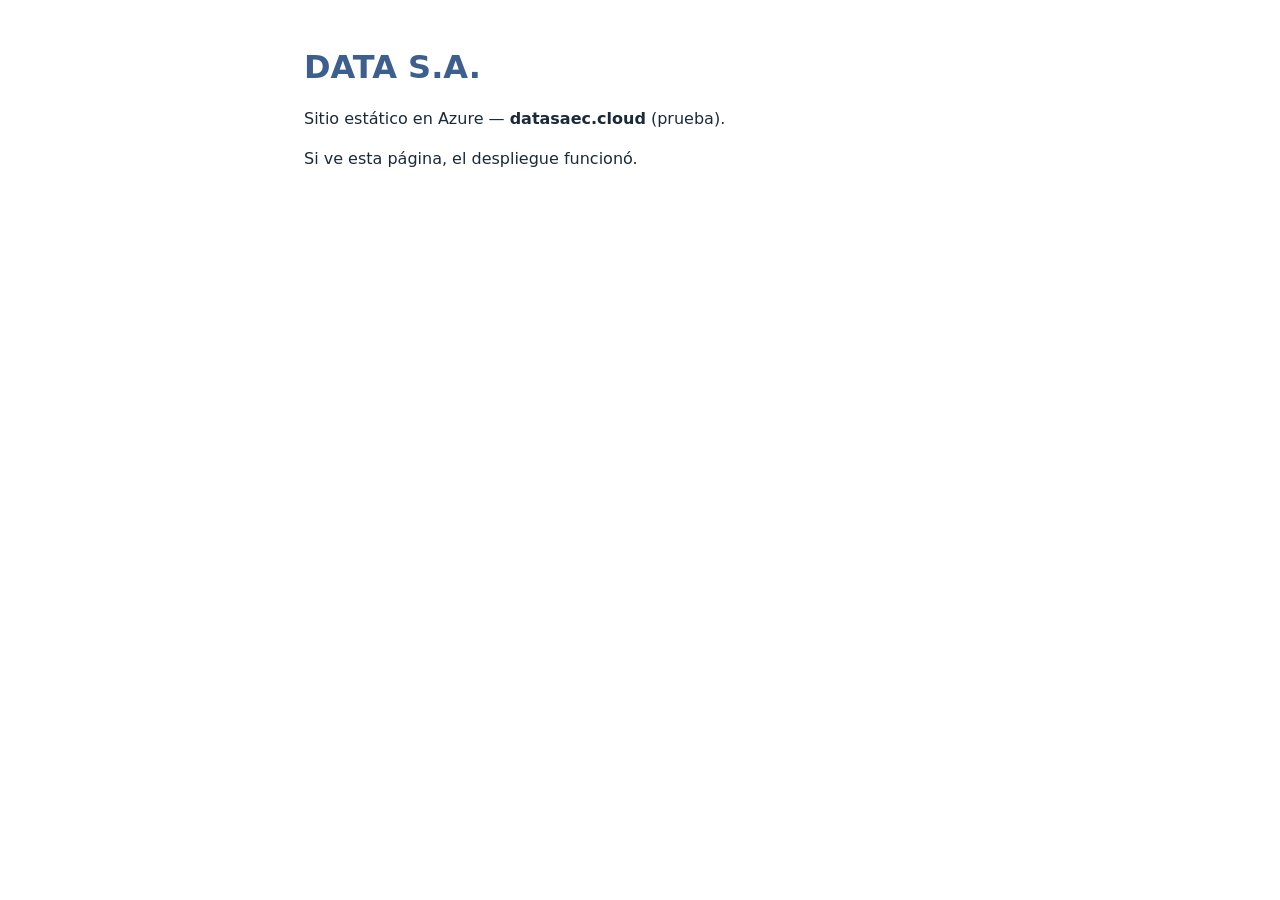
==== index.html @ 1d063f41 "Add files via upload Initial test page" ====
<!DOCTYPE html>
<html lang="es">
<head>
  <meta charset="utf-8">
  <meta name="viewport" content="width=device-width, initial-scale=1">
  <title>DATA S.A. — datasaec.cloud</title>
  <style>
    body { font-family: "Segoe UI", system-ui, sans-serif; max-width: 42rem; margin: 3rem auto; padding: 0 1.25rem; color: #1a2a3a; }
    h1 { color: #3C5F8D; }
    p { line-height: 1.5; }
  </style>
</head>
<body>
  <h1>DATA S.A.</h1>
  <p>Sitio estático en Azure — <strong>datasaec.cloud</strong> (prueba).</p>
  <p>Si ve esta página, el despliegue funcionó.</p>
</body>
</html>
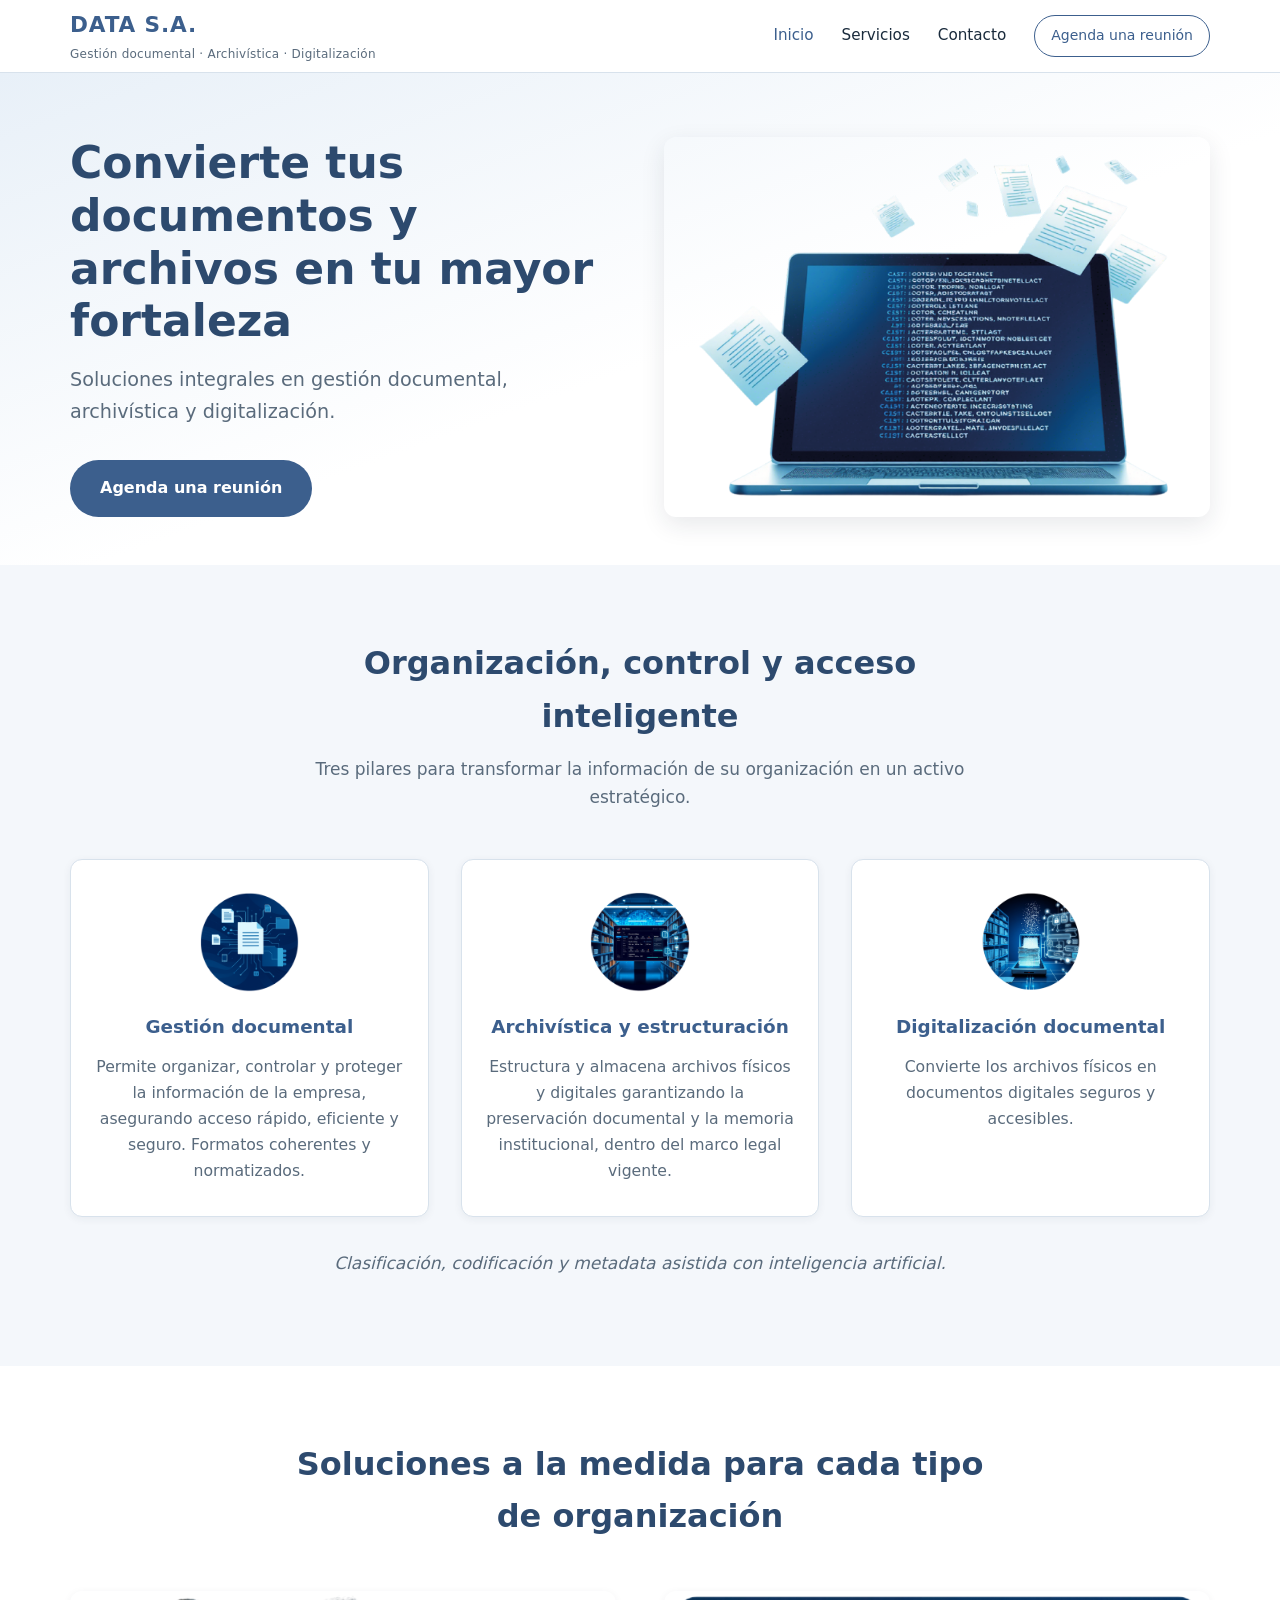
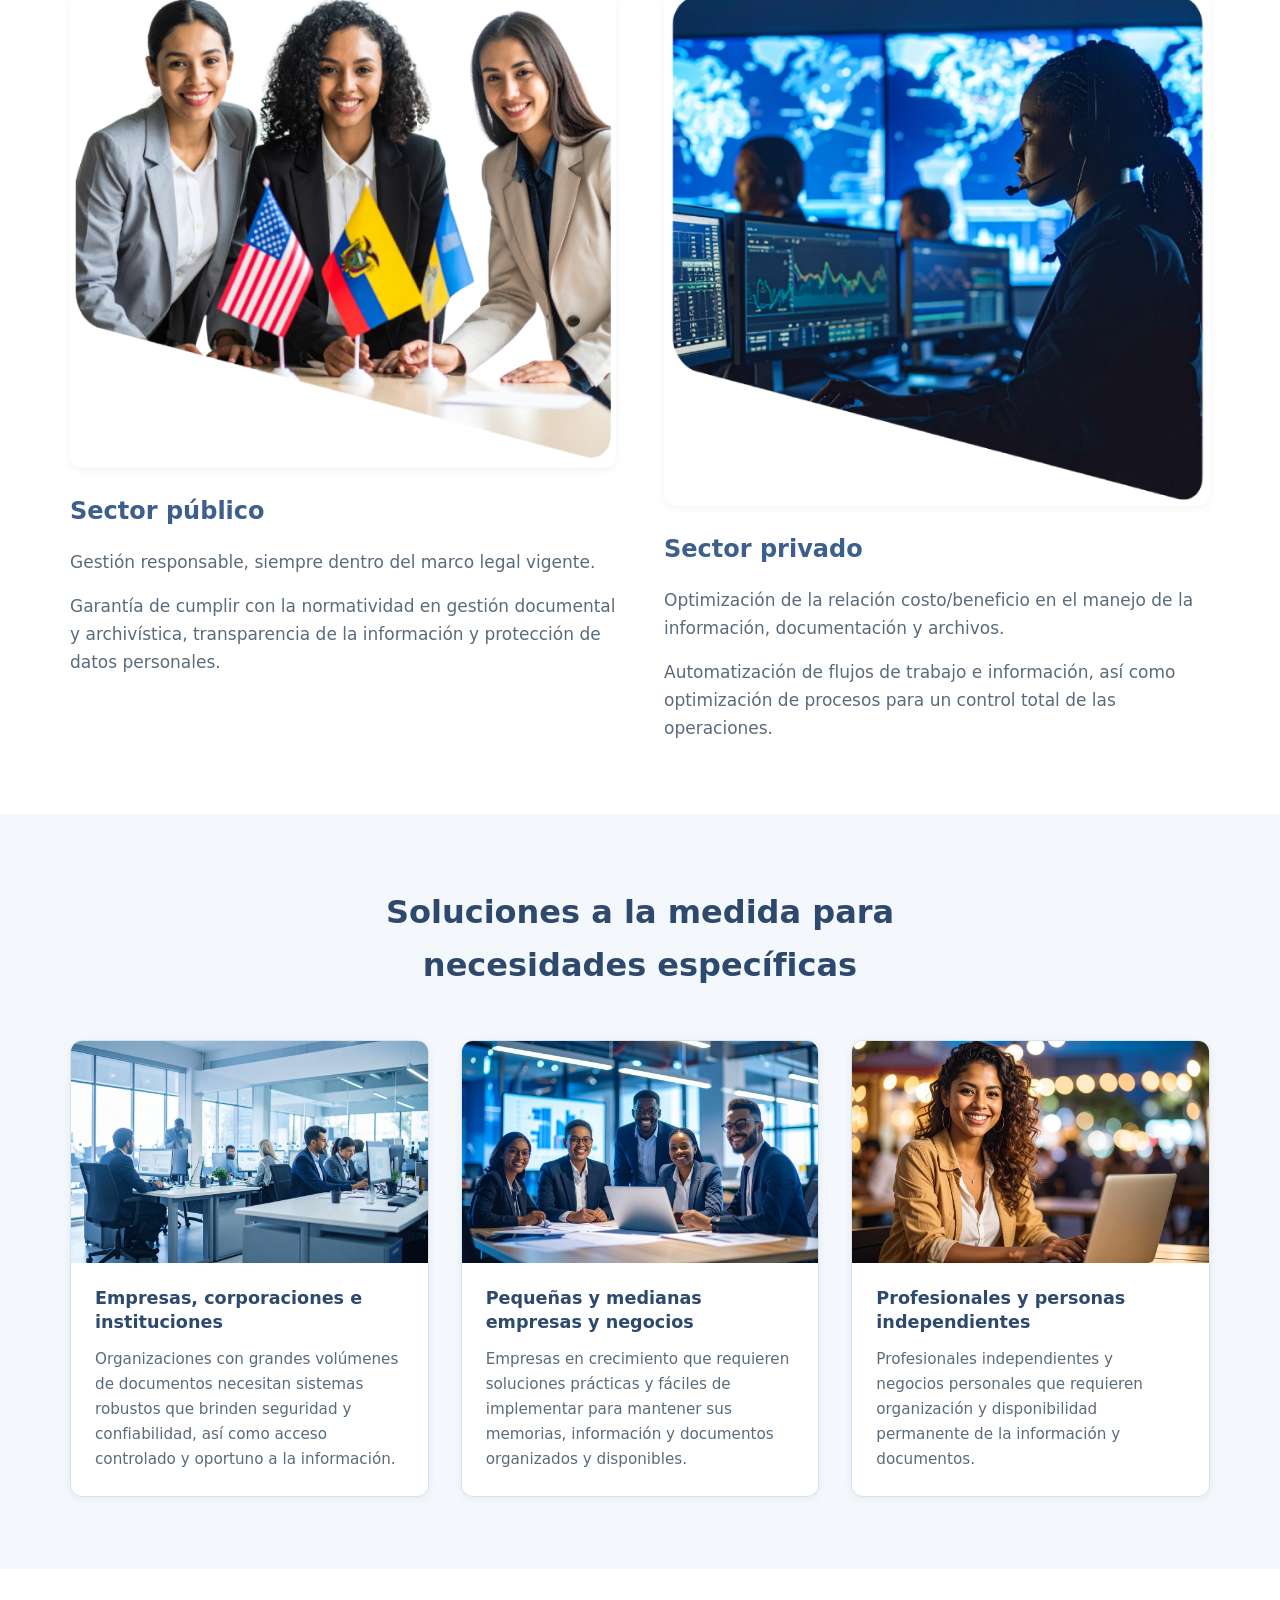
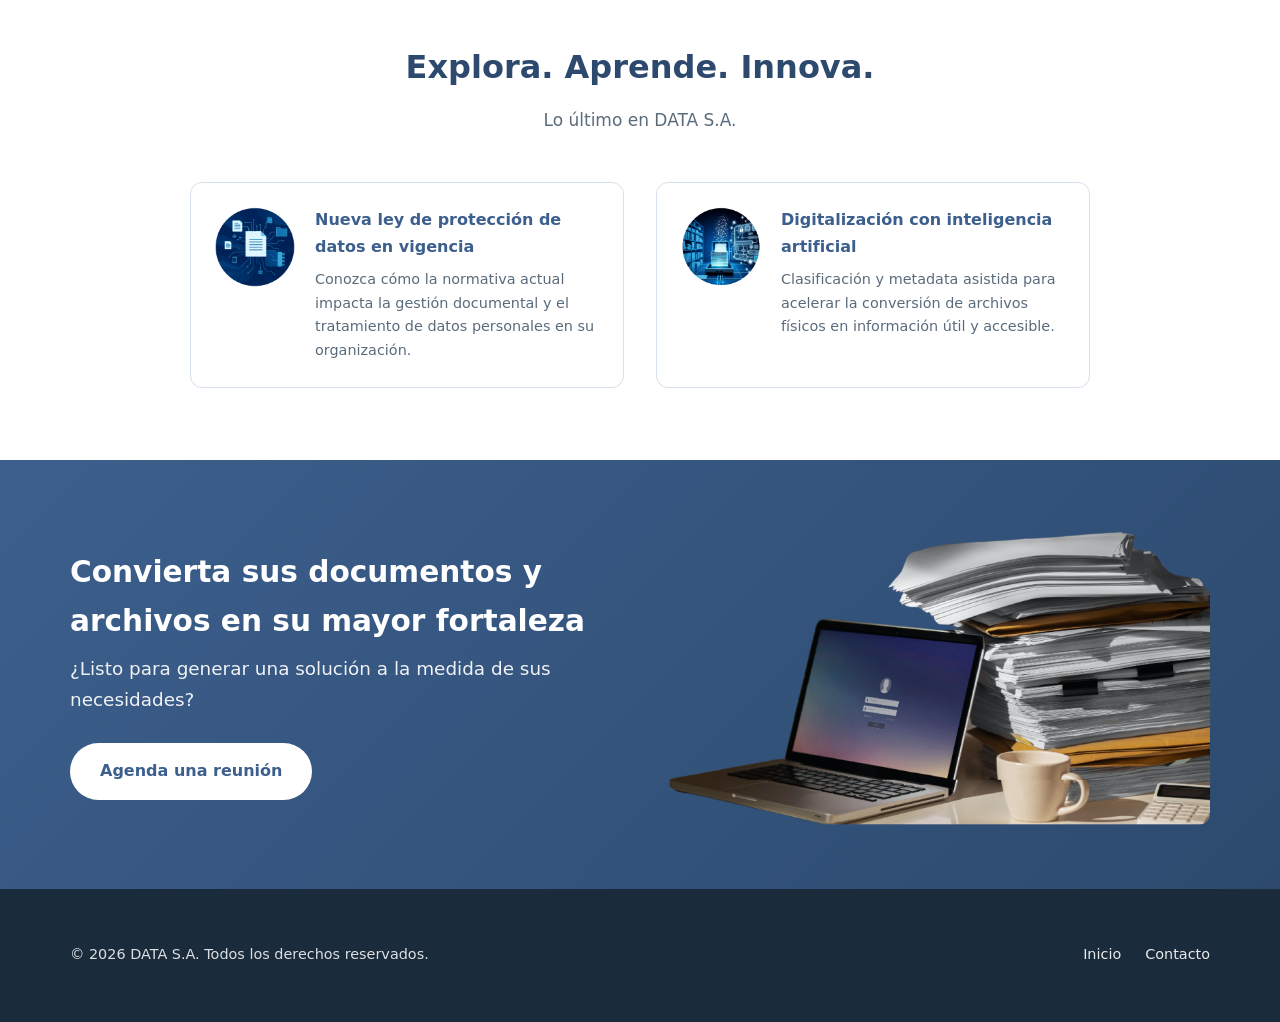
==== commit 75dd88a3: "Deploy full home page with CSS and local images" ====
--- a/index.html
+++ b/index.html
@@ -1,18 +1,195 @@
 <!DOCTYPE html>
 <html lang="es">
 <head>
-  <meta charset="utf-8">
-  <meta name="viewport" content="width=device-width, initial-scale=1">
-  <title>DATA S.A. — datasaec.cloud</title>
-  <style>
-    body { font-family: "Segoe UI", system-ui, sans-serif; max-width: 42rem; margin: 3rem auto; padding: 0 1.25rem; color: #1a2a3a; }
-    h1 { color: #3C5F8D; }
-    p { line-height: 1.5; }
-  </style>
+  <meta charset="UTF-8">
+  <meta name="viewport" content="width=device-width, initial-scale=1.0">
+  <meta name="description" content="DATA S.A. — Soluciones integrales en gestión documental, archivística y digitalización para empresas e instituciones en Costa Rica.">
+  <title>DATA S.A. — Gestión documental y digitalización</title>
+  <link rel="stylesheet" href="css/site.css">
 </head>
 <body>
-  <h1>DATA S.A.</h1>
-  <p>Sitio estático en Azure — <strong>datasaec.cloud</strong> (prueba).</p>
-  <p>Si ve esta página, el despliegue funcionó.</p>
+  <header class="site-header">
+    <div class="container header-inner">
+      <a href="/" class="brand">
+        <span class="brand-name">DATA S.A.</span>
+        <span class="brand-tagline">Gestión documental · Archivística · Digitalización</span>
+      </a>
+      <button class="menu-toggle" type="button" aria-label="Abrir menú" aria-expanded="false" aria-controls="site-nav">
+        <svg viewBox="0 0 24 24" fill="none" stroke="currentColor" stroke-width="2" aria-hidden="true">
+          <path d="M4 7h16M4 12h16M4 17h16"/>
+        </svg>
+      </button>
+      <nav id="site-nav" class="site-nav">
+        <a href="/" aria-current="page">Inicio</a>
+        <a href="#servicios">Servicios</a>
+        <a href="contacto.html">Contacto</a>
+        <a href="contacto.html#formulario" class="nav-cta">Agenda una reunión</a>
+      </nav>
+    </div>
+  </header>
+
+  <main>
+    <section class="hero">
+      <div class="container hero-grid">
+        <div class="hero-content">
+          <h1>Convierte tus documentos y archivos en tu mayor fortaleza</h1>
+          <p class="hero-lead">Soluciones integrales en gestión documental, archivística y digitalización.</p>
+          <a href="contacto.html#formulario" class="btn btn-primary">Agenda una reunión</a>
+        </div>
+        <img
+          class="hero-image"
+          src="images/compu.png"
+          alt="Ilustración de gestión documental digital"
+          width="750"
+          height="522"
+          loading="eager"
+        >
+      </div>
+    </section>
+
+    <section id="servicios" class="section section-alt">
+      <div class="container">
+        <div class="section-header">
+          <h2>Organización, control y acceso inteligente</h2>
+          <p>Tres pilares para transformar la información de su organización en un activo estratégico.</p>
+        </div>
+        <div class="services-grid">
+          <article class="service-card">
+            <img src="images/gestion-documental.png" alt="" width="100" height="100">
+            <h3>Gestión documental</h3>
+            <p>Permite organizar, controlar y proteger la información de la empresa, asegurando acceso rápido, eficiente y seguro. Formatos coherentes y normatizados.</p>
+          </article>
+          <article class="service-card">
+            <img src="images/archivistica.png" alt="" width="100" height="100">
+            <h3>Archivística y estructuración</h3>
+            <p>Estructura y almacena archivos físicos y digitales garantizando la preservación documental y la memoria institucional, dentro del marco legal vigente.</p>
+          </article>
+          <article class="service-card">
+            <img src="images/digitalizacion.png" alt="" width="100" height="100">
+            <h3>Digitalización documental</h3>
+            <p>Convierte los archivos físicos en documentos digitales seguros y accesibles.</p>
+          </article>
+        </div>
+        <p class="service-note">Clasificación, codificación y metadata asistida con inteligencia artificial.</p>
+      </div>
+    </section>
+
+    <section class="section">
+      <div class="container">
+        <div class="section-header">
+          <h2>Soluciones a la medida para cada tipo de organización</h2>
+        </div>
+        <div class="sectors-grid">
+          <article class="sector-block">
+            <img class="sector-image" src="images/sector-publico.png" alt="Sector público" width="650" height="568" loading="lazy">
+            <h3>Sector público</h3>
+            <p>Gestión responsable, siempre dentro del marco legal vigente.</p>
+            <p>Garantía de cumplir con la normatividad en gestión documental y archivística, transparencia de la información y protección de datos personales.</p>
+          </article>
+          <article class="sector-block">
+            <img class="sector-image" src="images/sector-privado.png" alt="Sector privado" width="650" height="613" loading="lazy">
+            <h3>Sector privado</h3>
+            <p>Optimización de la relación costo/beneficio en el manejo de la información, documentación y archivos.</p>
+            <p>Automatización de flujos de trabajo e información, así como optimización de procesos para un control total de las operaciones.</p>
+          </article>
+        </div>
+      </div>
+    </section>
+
+    <section class="section section-alt">
+      <div class="container">
+        <div class="section-header">
+          <h2>Soluciones a la medida para necesidades específicas</h2>
+        </div>
+        <div class="audience-grid">
+          <article class="audience-card">
+            <img src="images/corporacion.jpg" alt="Empresas y corporaciones" loading="lazy">
+            <div class="audience-card-body">
+              <h3>Empresas, corporaciones e instituciones</h3>
+              <p>Organizaciones con grandes volúmenes de documentos necesitan sistemas robustos que brinden seguridad y confiabilidad, así como acceso controlado y oportuno a la información.</p>
+            </div>
+          </article>
+          <article class="audience-card">
+            <img src="images/pymes.jpg" alt="PYMES y negocios" loading="lazy">
+            <div class="audience-card-body">
+              <h3>Pequeñas y medianas empresas y negocios</h3>
+              <p>Empresas en crecimiento que requieren soluciones prácticas y fáciles de implementar para mantener sus memorias, información y documentos organizados y disponibles.</p>
+            </div>
+          </article>
+          <article class="audience-card">
+            <img src="images/profesional.jpg" alt="Profesionales independientes" loading="lazy">
+            <div class="audience-card-body">
+              <h3>Profesionales y personas independientes</h3>
+              <p>Profesionales independientes y negocios personales que requieren organización y disponibilidad permanente de la información y documentos.</p>
+            </div>
+          </article>
+        </div>
+      </div>
+    </section>
+
+    <section class="section">
+      <div class="container">
+        <div class="section-header">
+          <h2>Explora. Aprende. Innova.</h2>
+          <p>Lo último en DATA S.A.</p>
+        </div>
+        <div class="news-grid">
+          <article class="news-card">
+            <img src="images/gestion-documental.png" alt="" width="80" height="80">
+            <div>
+              <h3>Nueva ley de protección de datos en vigencia</h3>
+              <p>Conozca cómo la normativa actual impacta la gestión documental y el tratamiento de datos personales en su organización.</p>
+            </div>
+          </article>
+          <article class="news-card">
+            <img src="images/digitalizacion.png" alt="" width="80" height="80">
+            <div>
+              <h3>Digitalización con inteligencia artificial</h3>
+              <p>Clasificación y metadata asistida para acelerar la conversión de archivos físicos en información útil y accesible.</p>
+            </div>
+          </article>
+        </div>
+      </div>
+    </section>
+
+    <section class="cta-section">
+      <div class="container cta-grid">
+        <div class="cta-content">
+          <h2>Convierta sus documentos y archivos en su mayor fortaleza</h2>
+          <p class="cta-sub">¿Listo para generar una solución a la medida de sus necesidades?</p>
+          <a href="contacto.html#formulario" class="btn btn-primary">Agenda una reunión</a>
+        </div>
+        <img
+          class="cta-image"
+          src="images/cta-footer.png"
+          alt="Equipo DATA S.A."
+          width="800"
+          height="441"
+          loading="lazy"
+        >
+      </div>
+    </section>
+  </main>
+
+  <footer class="site-footer">
+    <div class="container footer-inner">
+      <p>&copy; <span id="year"></span> DATA S.A. Todos los derechos reservados.</p>
+      <div class="footer-links">
+        <a href="/">Inicio</a>
+        <a href="contacto.html">Contacto</a>
+      </div>
+    </div>
+  </footer>
+
+  <script>
+    document.getElementById('year').textContent = new Date().getFullYear();
+
+    const toggle = document.querySelector('.menu-toggle');
+    const nav = document.getElementById('site-nav');
+    toggle.addEventListener('click', () => {
+      const open = nav.classList.toggle('is-open');
+      toggle.setAttribute('aria-expanded', open);
+    });
+  </script>
 </body>
 </html>
--- a/css/site.css
+++ b/css/site.css
@@ -0,0 +1,539 @@
+:root {
+  --color-primary: #3c5f8d;
+  --color-primary-dark: #2d4a6e;
+  --color-primary-light: #5a7fad;
+  --color-accent: #e8f0f8;
+  --color-text: #1a2b3c;
+  --color-text-muted: #5a6b7c;
+  --color-bg: #ffffff;
+  --color-bg-alt: #f4f7fb;
+  --color-border: #d8e2ec;
+  --shadow-sm: 0 2px 8px rgba(26, 43, 60, 0.06);
+  --shadow-md: 0 8px 24px rgba(26, 43, 60, 0.1);
+  --radius: 12px;
+  --max-width: 1140px;
+  --header-height: 72px;
+}
+
+*,
+*::before,
+*::after {
+  box-sizing: border-box;
+}
+
+html {
+  scroll-behavior: smooth;
+}
+
+body {
+  margin: 0;
+  font-family: "Segoe UI", system-ui, -apple-system, BlinkMacSystemFont, sans-serif;
+  font-size: 1.0625rem;
+  line-height: 1.65;
+  color: var(--color-text);
+  background: var(--color-bg);
+}
+
+img {
+  max-width: 100%;
+  height: auto;
+  display: block;
+}
+
+a {
+  color: var(--color-primary);
+  text-decoration: none;
+}
+
+a:hover {
+  color: var(--color-primary-dark);
+}
+
+.container {
+  width: min(100% - 2rem, var(--max-width));
+  margin-inline: auto;
+}
+
+/* Header */
+.site-header {
+  position: sticky;
+  top: 0;
+  z-index: 100;
+  background: rgba(255, 255, 255, 0.96);
+  backdrop-filter: blur(8px);
+  border-bottom: 1px solid var(--color-border);
+}
+
+.header-inner {
+  display: flex;
+  align-items: center;
+  justify-content: space-between;
+  gap: 1.5rem;
+  min-height: var(--header-height);
+}
+
+.brand {
+  display: flex;
+  flex-direction: column;
+  gap: 0.1rem;
+  color: var(--color-text);
+}
+
+.brand:hover {
+  color: var(--color-text);
+}
+
+.brand-name {
+  font-size: 1.35rem;
+  font-weight: 700;
+  letter-spacing: 0.04em;
+  color: var(--color-primary);
+}
+
+.brand-tagline {
+  font-size: 0.75rem;
+  color: var(--color-text-muted);
+  letter-spacing: 0.02em;
+}
+
+.site-nav {
+  display: flex;
+  align-items: center;
+  gap: 1.75rem;
+}
+
+.site-nav a {
+  font-size: 0.95rem;
+  font-weight: 500;
+  color: var(--color-text);
+}
+
+.site-nav a:hover,
+.site-nav a[aria-current="page"] {
+  color: var(--color-primary);
+}
+
+.nav-cta {
+  padding: 0.5rem 1rem;
+  border: 1px solid var(--color-primary);
+  border-radius: 999px;
+  color: var(--color-primary) !important;
+  font-size: 0.875rem !important;
+}
+
+.nav-cta:hover {
+  background: var(--color-accent);
+}
+
+.menu-toggle {
+  display: none;
+  background: none;
+  border: none;
+  padding: 0.5rem;
+  cursor: pointer;
+  color: var(--color-primary);
+}
+
+.menu-toggle svg {
+  width: 28px;
+  height: 28px;
+}
+
+/* Buttons */
+.btn {
+  display: inline-flex;
+  align-items: center;
+  justify-content: center;
+  gap: 0.5rem;
+  padding: 0.85rem 1.75rem;
+  border-radius: 999px;
+  font-size: 1rem;
+  font-weight: 600;
+  border: 2px solid transparent;
+  cursor: pointer;
+  transition: background 0.2s, color 0.2s, border-color 0.2s, transform 0.15s;
+}
+
+.btn:hover {
+  transform: translateY(-1px);
+}
+
+.btn-primary {
+  background: var(--color-primary);
+  color: #fff;
+}
+
+.btn-primary:hover {
+  background: var(--color-primary-dark);
+  color: #fff;
+}
+
+.btn-outline {
+  background: transparent;
+  border-color: var(--color-primary);
+  color: var(--color-primary);
+}
+
+.btn-outline:hover {
+  background: var(--color-accent);
+  color: var(--color-primary-dark);
+}
+
+/* Hero */
+.hero {
+  padding: 4rem 0 3rem;
+  background: linear-gradient(160deg, var(--color-accent) 0%, #fff 55%);
+}
+
+.hero-grid {
+  display: grid;
+  grid-template-columns: 1fr 1fr;
+  gap: 3rem;
+  align-items: center;
+}
+
+.hero h1 {
+  margin: 0 0 1rem;
+  font-size: clamp(1.85rem, 4vw, 2.75rem);
+  line-height: 1.2;
+  color: var(--color-primary-dark);
+}
+
+.hero-lead {
+  margin: 0 0 2rem;
+  font-size: 1.2rem;
+  color: var(--color-text-muted);
+}
+
+.hero-image {
+  border-radius: var(--radius);
+  box-shadow: var(--shadow-md);
+}
+
+/* Sections */
+.section {
+  padding: 4.5rem 0;
+}
+
+.section-alt {
+  background: var(--color-bg-alt);
+}
+
+.section-header {
+  text-align: center;
+  max-width: 720px;
+  margin: 0 auto 3rem;
+}
+
+.section-header h2 {
+  margin: 0 0 0.75rem;
+  font-size: clamp(1.5rem, 3vw, 2rem);
+  color: var(--color-primary-dark);
+}
+
+.section-header p {
+  margin: 0;
+  color: var(--color-text-muted);
+}
+
+/* Service cards */
+.services-grid {
+  display: grid;
+  grid-template-columns: repeat(3, 1fr);
+  gap: 2rem;
+}
+
+.service-card {
+  background: #fff;
+  border: 1px solid var(--color-border);
+  border-radius: var(--radius);
+  padding: 2rem 1.5rem;
+  text-align: center;
+  box-shadow: var(--shadow-sm);
+}
+
+.service-card img {
+  width: 100px;
+  height: 100px;
+  object-fit: contain;
+  margin: 0 auto 1.25rem;
+}
+
+.service-card h3 {
+  margin: 0 0 0.75rem;
+  font-size: 1.15rem;
+  color: var(--color-primary);
+}
+
+.service-card p {
+  margin: 0;
+  font-size: 0.98rem;
+  color: var(--color-text-muted);
+}
+
+.service-note {
+  margin-top: 2rem;
+  text-align: center;
+  font-style: italic;
+  color: var(--color-text-muted);
+}
+
+/* Sectors */
+.sectors-grid {
+  display: grid;
+  grid-template-columns: 1fr 1fr;
+  gap: 3rem;
+  align-items: start;
+}
+
+.sector-block h3 {
+  margin: 0 0 1rem;
+  font-size: 1.5rem;
+  color: var(--color-primary);
+}
+
+.sector-block p {
+  margin: 0 0 1rem;
+  color: var(--color-text-muted);
+}
+
+.sector-block p:last-child {
+  margin-bottom: 0;
+}
+
+.sector-image {
+  border-radius: var(--radius);
+  box-shadow: var(--shadow-sm);
+  margin-bottom: 1.5rem;
+}
+
+/* Audience cards */
+.audience-grid {
+  display: grid;
+  grid-template-columns: repeat(3, 1fr);
+  gap: 2rem;
+}
+
+.audience-card {
+  background: #fff;
+  border-radius: var(--radius);
+  overflow: hidden;
+  border: 1px solid var(--color-border);
+  box-shadow: var(--shadow-sm);
+}
+
+.audience-card img {
+  width: 100%;
+  aspect-ratio: 16 / 10;
+  object-fit: cover;
+}
+
+.audience-card-body {
+  padding: 1.5rem;
+}
+
+.audience-card h3 {
+  margin: 0 0 0.75rem;
+  font-size: 1.1rem;
+  color: var(--color-primary-dark);
+  line-height: 1.35;
+}
+
+.audience-card p {
+  margin: 0;
+  font-size: 0.95rem;
+  color: var(--color-text-muted);
+}
+
+/* News */
+.news-grid {
+  display: grid;
+  grid-template-columns: repeat(2, 1fr);
+  gap: 2rem;
+  max-width: 900px;
+  margin: 0 auto;
+}
+
+.news-card {
+  display: flex;
+  gap: 1.25rem;
+  padding: 1.5rem;
+  background: #fff;
+  border: 1px solid var(--color-border);
+  border-radius: var(--radius);
+}
+
+.news-card img {
+  width: 80px;
+  height: 80px;
+  flex-shrink: 0;
+  object-fit: cover;
+  border-radius: 8px;
+}
+
+.news-card h3 {
+  margin: 0 0 0.5rem;
+  font-size: 1rem;
+  color: var(--color-primary);
+}
+
+.news-card p {
+  margin: 0;
+  font-size: 0.9rem;
+  color: var(--color-text-muted);
+}
+
+/* Closing CTA */
+.cta-section {
+  padding: 4rem 0;
+  background: linear-gradient(135deg, var(--color-primary) 0%, var(--color-primary-dark) 100%);
+  color: #fff;
+}
+
+.cta-grid {
+  display: grid;
+  grid-template-columns: 1fr 1fr;
+  gap: 3rem;
+  align-items: center;
+}
+
+.cta-content h2 {
+  margin: 0 0 0.5rem;
+  font-size: clamp(1.4rem, 3vw, 1.85rem);
+}
+
+.cta-content .cta-sub {
+  margin: 0 0 1.75rem;
+  font-size: 1.15rem;
+  opacity: 0.92;
+}
+
+.cta-section .btn-primary {
+  background: #fff;
+  color: var(--color-primary);
+}
+
+.cta-section .btn-primary:hover {
+  background: var(--color-accent);
+  color: var(--color-primary-dark);
+}
+
+.cta-image {
+  border-radius: var(--radius);
+  opacity: 0.95;
+}
+
+/* Footer */
+.site-footer {
+  padding: 2.5rem 0;
+  background: var(--color-text);
+  color: rgba(255, 255, 255, 0.85);
+  font-size: 0.9rem;
+}
+
+.footer-inner {
+  display: flex;
+  flex-wrap: wrap;
+  justify-content: space-between;
+  align-items: center;
+  gap: 1rem;
+}
+
+.site-footer a {
+  color: rgba(255, 255, 255, 0.9);
+}
+
+.site-footer a:hover {
+  color: #fff;
+}
+
+.footer-links {
+  display: flex;
+  gap: 1.5rem;
+}
+
+/* Contact page */
+.page-hero {
+  padding: 3rem 0 2rem;
+  background: var(--color-bg-alt);
+  text-align: center;
+}
+
+.page-hero h1 {
+  margin: 0 0 0.5rem;
+  color: var(--color-primary-dark);
+}
+
+.page-hero p {
+  margin: 0;
+  color: var(--color-text-muted);
+}
+
+.contact-content {
+  padding: 3rem 0 4rem;
+  max-width: 640px;
+  margin: 0 auto;
+  text-align: center;
+}
+
+.contact-content p {
+  color: var(--color-text-muted);
+}
+
+/* Responsive */
+@media (max-width: 900px) {
+  .hero-grid,
+  .sectors-grid,
+  .cta-grid {
+    grid-template-columns: 1fr;
+  }
+
+  .services-grid,
+  .audience-grid {
+    grid-template-columns: 1fr;
+  }
+
+  .news-grid {
+    grid-template-columns: 1fr;
+  }
+
+  .hero-image {
+    order: -1;
+  }
+
+  .menu-toggle {
+    display: block;
+  }
+
+  .site-nav {
+    display: none;
+    position: absolute;
+    top: var(--header-height);
+    left: 0;
+    right: 0;
+    flex-direction: column;
+    align-items: stretch;
+    gap: 0;
+    padding: 1rem;
+    background: #fff;
+    border-bottom: 1px solid var(--color-border);
+    box-shadow: var(--shadow-md);
+  }
+
+  .site-nav.is-open {
+    display: flex;
+  }
+
+  .site-nav a {
+    padding: 0.75rem 0;
+    border-bottom: 1px solid var(--color-border);
+  }
+
+  .site-nav a:last-child {
+    border-bottom: none;
+  }
+
+  .header-inner {
+    position: relative;
+  }
+}
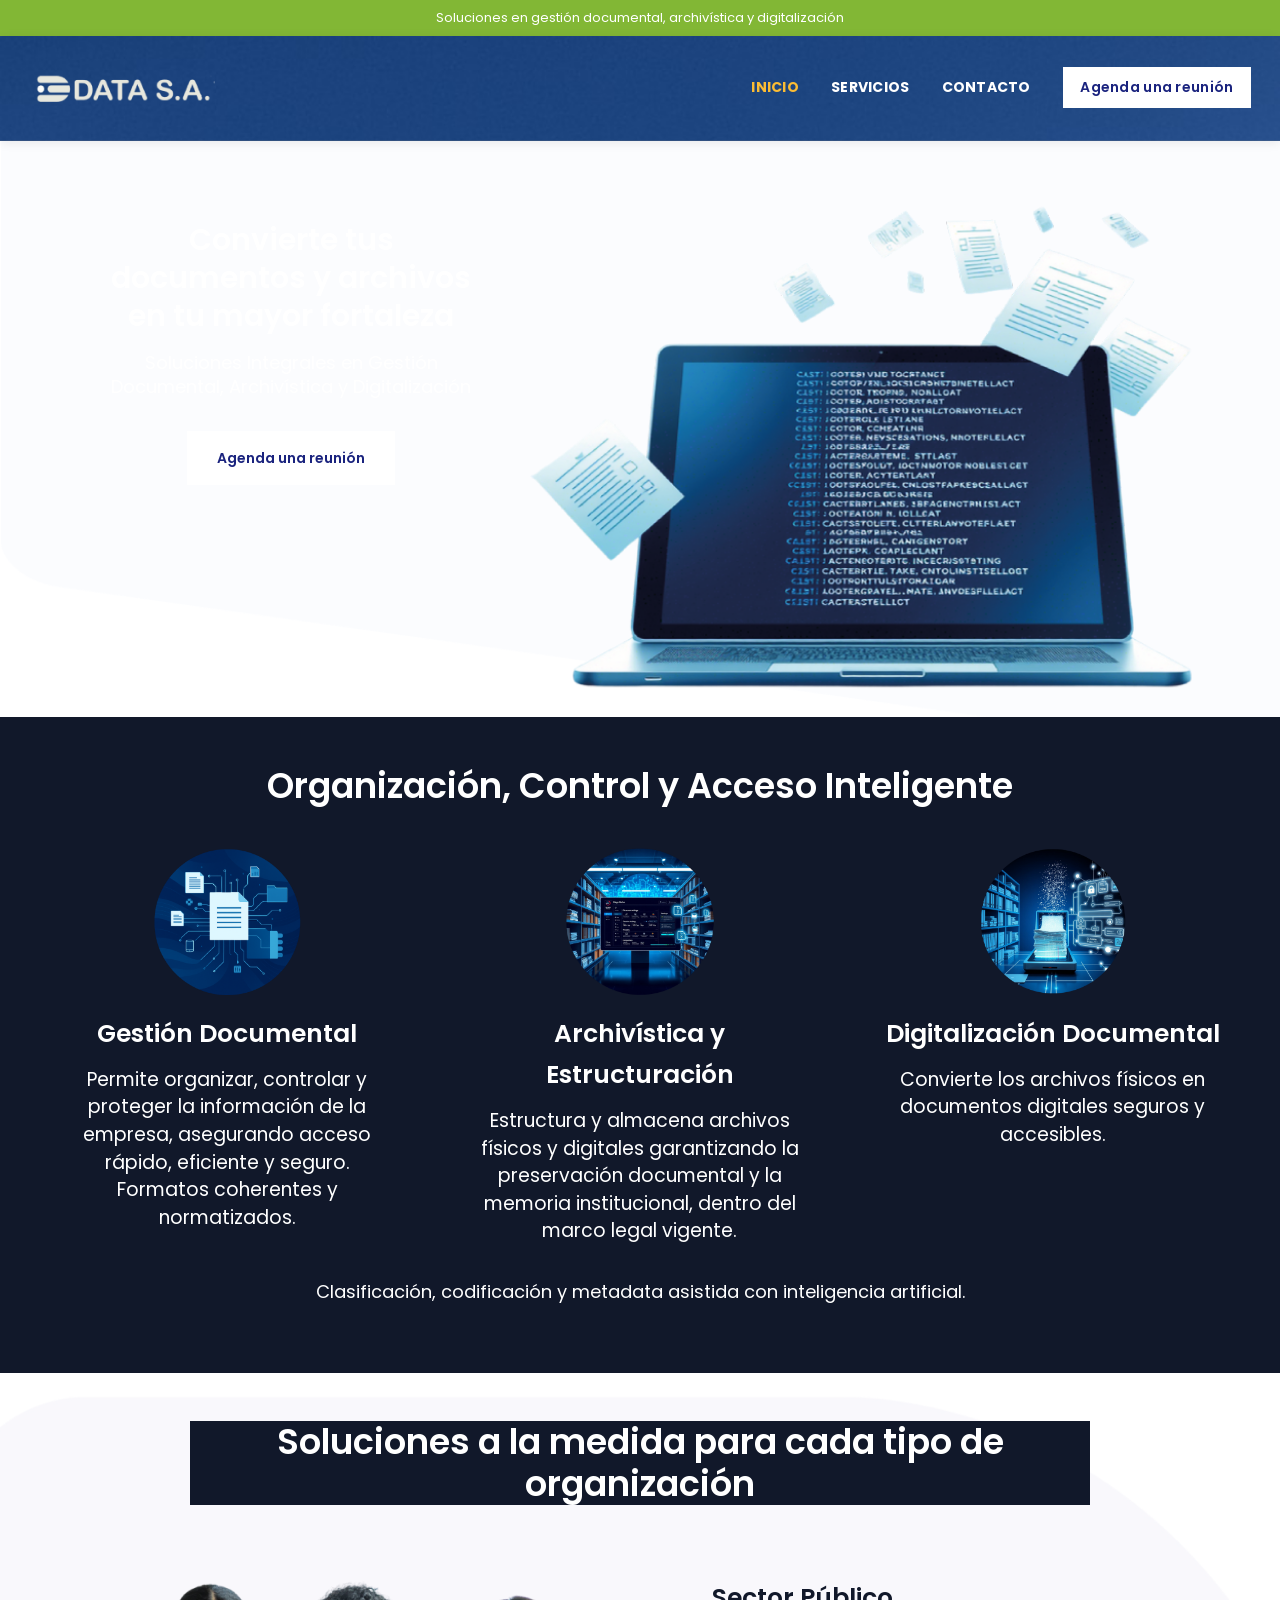
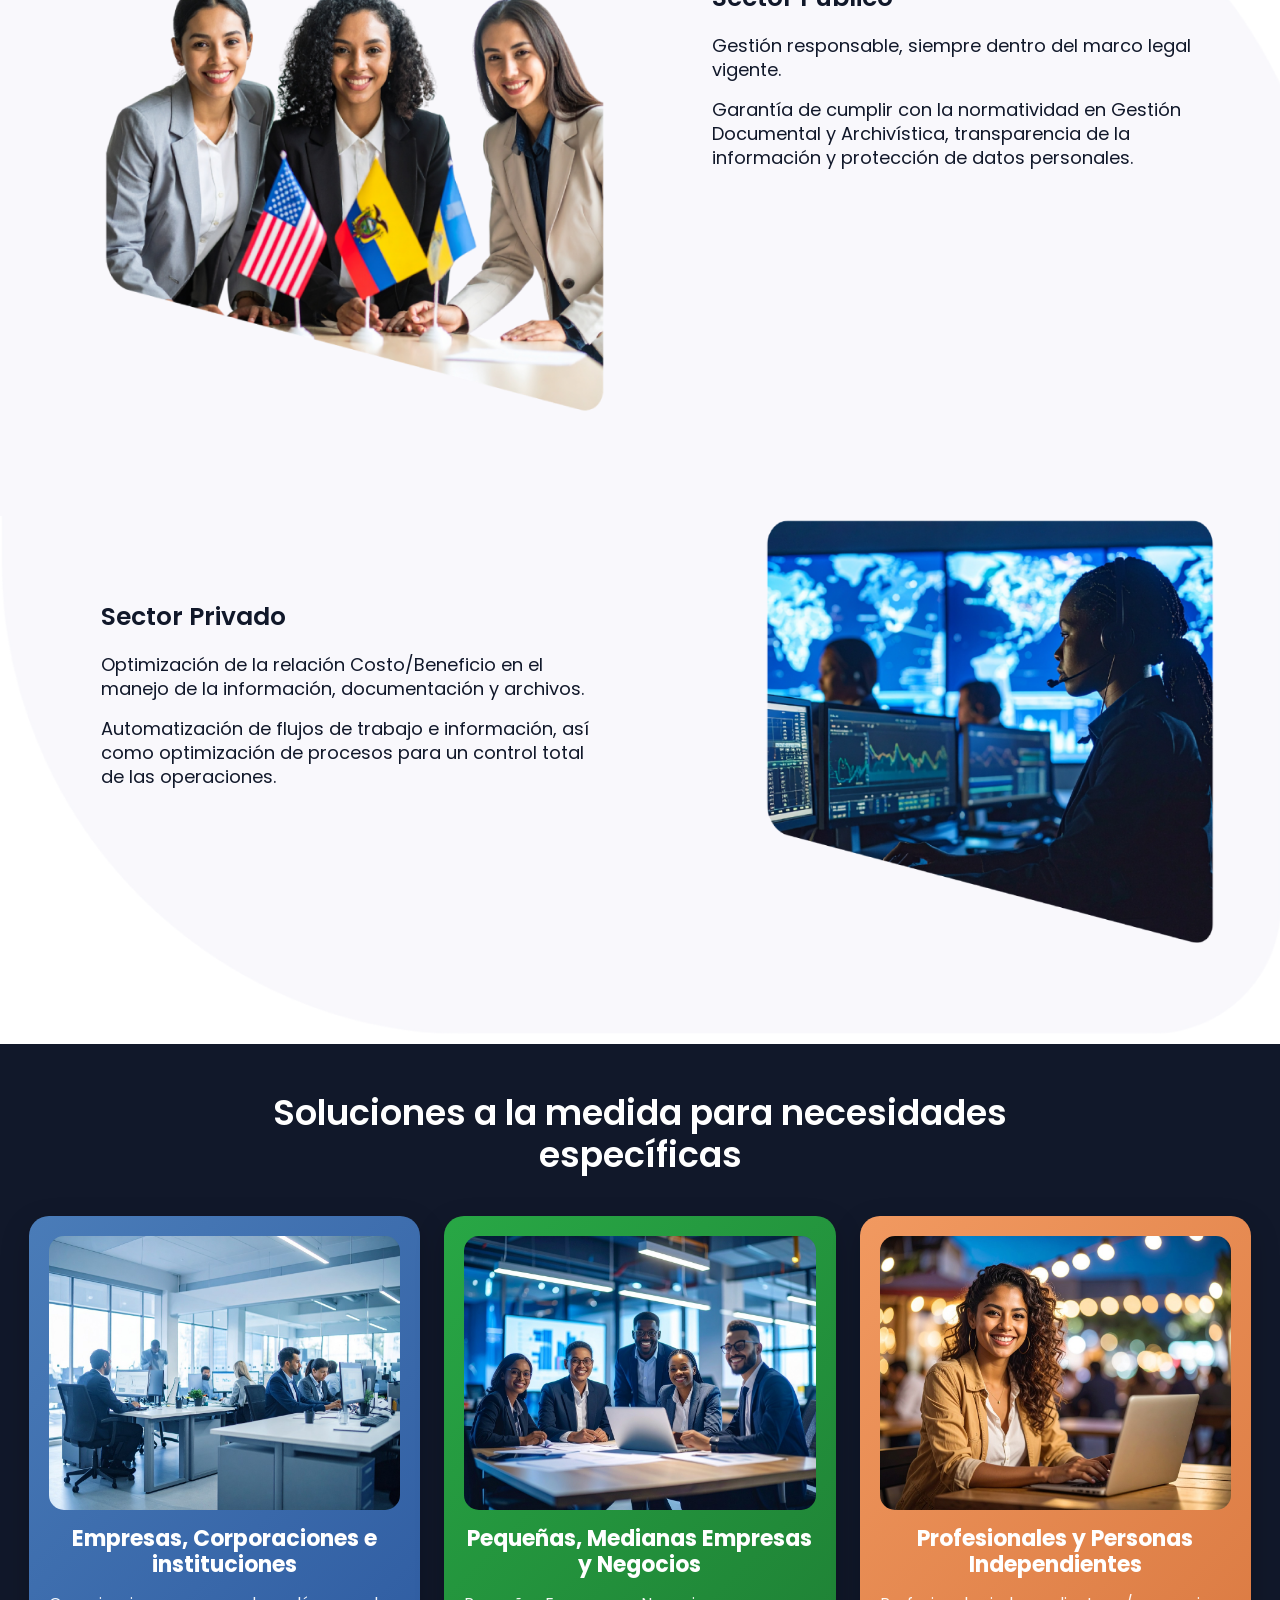
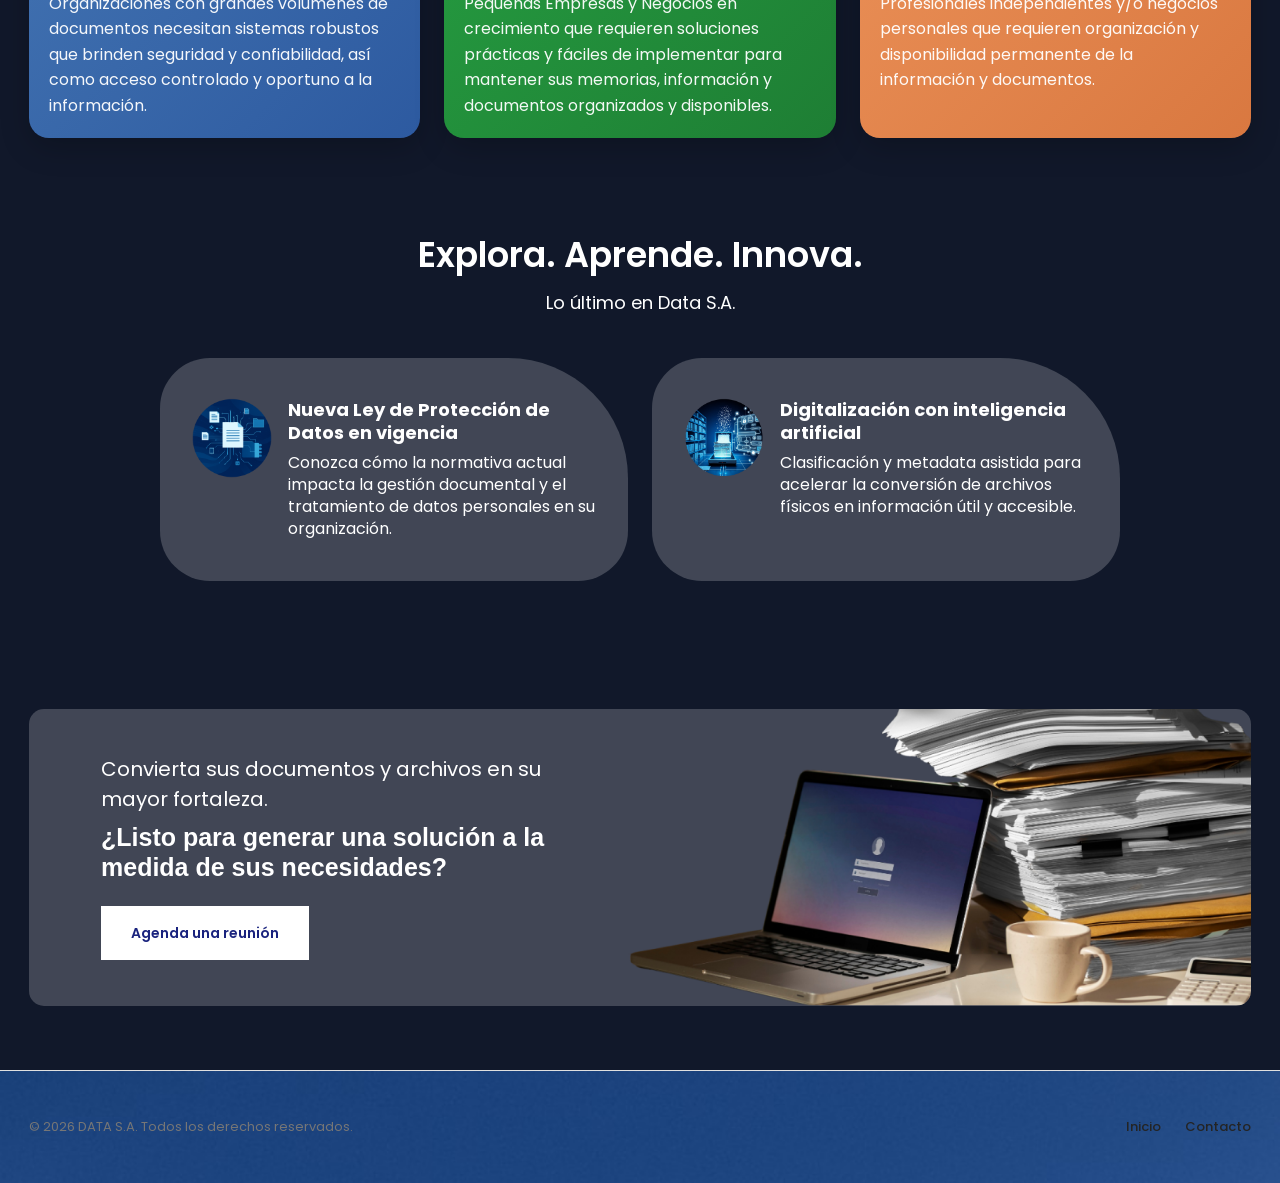
==== commit da88345f: "Match datasaec.com design: backgrounds, Poppins, brand colors" ====
--- a/index.html
+++ b/index.html
@@ -3,16 +3,17 @@
 <head>
   <meta charset="UTF-8">
   <meta name="viewport" content="width=device-width, initial-scale=1.0">
-  <meta name="description" content="DATA S.A. — Soluciones integrales en gestión documental, archivística y digitalización para empresas e instituciones en Costa Rica.">
+  <meta name="description" content="DATA S.A. — Soluciones integrales en gestión documental, archivística y digitalización para empresas e instituciones.">
   <title>DATA S.A. — Gestión documental y digitalización</title>
   <link rel="stylesheet" href="css/site.css">
 </head>
 <body>
+  <div class="top-bar">Soluciones en gestión documental, archivística y digitalización</div>
+
   <header class="site-header">
     <div class="container header-inner">
       <a href="/" class="brand">
-        <span class="brand-name">DATA S.A.</span>
-        <span class="brand-tagline">Gestión documental · Archivística · Digitalización</span>
+        <img src="images/logo.png" alt="DATA S.A." width="222" height="48">
       </a>
       <button class="menu-toggle" type="button" aria-label="Abrir menú" aria-expanded="false" aria-controls="site-nav">
         <svg viewBox="0 0 24 24" fill="none" stroke="currentColor" stroke-width="2" aria-hidden="true">
@@ -29,44 +30,47 @@
   </header>
 
   <main>
-    <section class="hero">
+    <section class="hero section-bg-fondo1">
       <div class="container hero-grid">
         <div class="hero-content">
           <h1>Convierte tus documentos y archivos en tu mayor fortaleza</h1>
-          <p class="hero-lead">Soluciones integrales en gestión documental, archivística y digitalización.</p>
-          <a href="contacto.html#formulario" class="btn btn-primary">Agenda una reunión</a>
-        </div>
-        <img
-          class="hero-image"
-          src="images/compu.png"
-          alt="Ilustración de gestión documental digital"
-          width="750"
-          height="522"
-          loading="eager"
-        >
-      </div>
-    </section>
-
-    <section id="servicios" class="section section-alt">
+          <p class="hero-lead">Soluciones Integrales en Gestión Documental, Archivística y Digitalización</p>
+          <p style="text-align:center;margin-top:2rem;">
+            <a href="contacto.html#formulario" class="btn btn-primary">Agenda una reunión</a>
+          </p>
+        </div>
+        <div class="hero-image-wrap">
+          <img
+            class="hero-image"
+            src="images/compu.png"
+            alt="Ilustración de gestión documental digital"
+            width="750"
+            height="522"
+            loading="eager"
+          >
+        </div>
+      </div>
+    </section>
+
+    <section id="servicios" class="section section-dark">
       <div class="container">
         <div class="section-header">
-          <h2>Organización, control y acceso inteligente</h2>
-          <p>Tres pilares para transformar la información de su organización en un activo estratégico.</p>
+          <h2>Organización, Control y Acceso Inteligente</h2>
         </div>
         <div class="services-grid">
           <article class="service-card">
-            <img src="images/gestion-documental.png" alt="" width="100" height="100">
-            <h3>Gestión documental</h3>
+            <img src="images/gestion-documental.png" alt="" width="150" height="150">
+            <h3>Gestión Documental</h3>
             <p>Permite organizar, controlar y proteger la información de la empresa, asegurando acceso rápido, eficiente y seguro. Formatos coherentes y normatizados.</p>
           </article>
           <article class="service-card">
-            <img src="images/archivistica.png" alt="" width="100" height="100">
-            <h3>Archivística y estructuración</h3>
+            <img src="images/archivistica.png" alt="" width="150" height="150">
+            <h3>Archivística y Estructuración</h3>
             <p>Estructura y almacena archivos físicos y digitales garantizando la preservación documental y la memoria institucional, dentro del marco legal vigente.</p>
           </article>
           <article class="service-card">
-            <img src="images/digitalizacion.png" alt="" width="100" height="100">
-            <h3>Digitalización documental</h3>
+            <img src="images/digitalizacion.png" alt="" width="150" height="150">
+            <h3>Digitalización Documental</h3>
             <p>Convierte los archivos físicos en documentos digitales seguros y accesibles.</p>
           </article>
         </div>
@@ -74,70 +78,75 @@
       </div>
     </section>
 
-    <section class="section">
-      <div class="container">
-        <div class="section-header">
+    <section class="section section-bg-fondo2">
+      <div class="container">
+        <div class="section-header section-dark">
           <h2>Soluciones a la medida para cada tipo de organización</h2>
         </div>
         <div class="sectors-grid">
           <article class="sector-block">
             <img class="sector-image" src="images/sector-publico.png" alt="Sector público" width="650" height="568" loading="lazy">
-            <h3>Sector público</h3>
+          </article>
+          <article class="sector-block section-light-text">
+            <h3>Sector Público</h3>
             <p>Gestión responsable, siempre dentro del marco legal vigente.</p>
-            <p>Garantía de cumplir con la normatividad en gestión documental y archivística, transparencia de la información y protección de datos personales.</p>
+            <p>Garantía de cumplir con la normatividad en Gestión Documental y Archivística, transparencia de la información y protección de datos personales.</p>
+          </article>
+        </div>
+      </div>
+    </section>
+
+    <section class="section section-bg-fondo3">
+      <div class="container">
+        <div class="sectors-grid">
+          <article class="sector-block section-light-text">
+            <h3>Sector Privado</h3>
+            <p>Optimización de la relación Costo/Beneficio en el manejo de la información, documentación y archivos.</p>
+            <p>Automatización de flujos de trabajo e información, así como optimización de procesos para un control total de las operaciones.</p>
           </article>
           <article class="sector-block">
-            <img class="sector-image" src="images/sector-privado.png" alt="Sector privado" width="650" height="613" loading="lazy">
-            <h3>Sector privado</h3>
-            <p>Optimización de la relación costo/beneficio en el manejo de la información, documentación y archivos.</p>
-            <p>Automatización de flujos de trabajo e información, así como optimización de procesos para un control total de las operaciones.</p>
-          </article>
-        </div>
-      </div>
-    </section>
-
-    <section class="section section-alt">
+            <img class="sector-image sector-image-offset" src="images/sector-privado.png" alt="Sector privado" width="650" height="613" loading="lazy">
+          </article>
+        </div>
+      </div>
+    </section>
+
+    <section class="section section-dark">
       <div class="container">
         <div class="section-header">
           <h2>Soluciones a la medida para necesidades específicas</h2>
         </div>
         <div class="audience-grid">
-          <article class="audience-card">
+          <article class="audience-card audience-card--blue">
             <img src="images/corporacion.jpg" alt="Empresas y corporaciones" loading="lazy">
-            <div class="audience-card-body">
-              <h3>Empresas, corporaciones e instituciones</h3>
-              <p>Organizaciones con grandes volúmenes de documentos necesitan sistemas robustos que brinden seguridad y confiabilidad, así como acceso controlado y oportuno a la información.</p>
-            </div>
-          </article>
-          <article class="audience-card">
+            <h3>Empresas, Corporaciones e instituciones</h3>
+            <p>Organizaciones con grandes volúmenes de documentos necesitan sistemas robustos que brinden seguridad y confiabilidad, así como acceso controlado y oportuno a la información.</p>
+          </article>
+          <article class="audience-card audience-card--green">
             <img src="images/pymes.jpg" alt="PYMES y negocios" loading="lazy">
-            <div class="audience-card-body">
-              <h3>Pequeñas y medianas empresas y negocios</h3>
-              <p>Empresas en crecimiento que requieren soluciones prácticas y fáciles de implementar para mantener sus memorias, información y documentos organizados y disponibles.</p>
-            </div>
-          </article>
-          <article class="audience-card">
+            <h3>Pequeñas, Medianas Empresas y Negocios</h3>
+            <p>Pequeñas Empresas y Negocios en crecimiento que requieren soluciones prácticas y fáciles de implementar para mantener sus memorias, información y documentos organizados y disponibles.</p>
+          </article>
+          <article class="audience-card audience-card--orange">
             <img src="images/profesional.jpg" alt="Profesionales independientes" loading="lazy">
-            <div class="audience-card-body">
-              <h3>Profesionales y personas independientes</h3>
-              <p>Profesionales independientes y negocios personales que requieren organización y disponibilidad permanente de la información y documentos.</p>
-            </div>
-          </article>
-        </div>
-      </div>
-    </section>
-
-    <section class="section">
+            <h3>Profesionales y Personas Independientes</h3>
+            <p>Profesionales independientes y/o negocios personales que requieren organización y disponibilidad permanente de la información y documentos.</p>
+          </article>
+        </div>
+      </div>
+    </section>
+
+    <section class="section section-dark">
       <div class="container">
         <div class="section-header">
           <h2>Explora. Aprende. Innova.</h2>
-          <p>Lo último en DATA S.A.</p>
+          <p>Lo último en Data S.A.</p>
         </div>
         <div class="news-grid">
           <article class="news-card">
             <img src="images/gestion-documental.png" alt="" width="80" height="80">
             <div>
-              <h3>Nueva ley de protección de datos en vigencia</h3>
+              <h3>Nueva Ley de Protección de Datos en vigencia</h3>
               <p>Conozca cómo la normativa actual impacta la gestión documental y el tratamiento de datos personales en su organización.</p>
             </div>
           </article>
@@ -152,26 +161,27 @@
       </div>
     </section>
 
-    <section class="cta-section">
-      <div class="container cta-grid">
+    <section class="cta-section section-dark">
+      <div class="container cta-panel">
         <div class="cta-content">
-          <h2>Convierta sus documentos y archivos en su mayor fortaleza</h2>
+          <h2>Convierta sus documentos y archivos en su mayor fortaleza.</h2>
           <p class="cta-sub">¿Listo para generar una solución a la medida de sus necesidades?</p>
           <a href="contacto.html#formulario" class="btn btn-primary">Agenda una reunión</a>
         </div>
-        <img
-          class="cta-image"
-          src="images/cta-footer.png"
-          alt="Equipo DATA S.A."
-          width="800"
-          height="441"
-          loading="lazy"
-        >
+        <div class="cta-image-wrap">
+          <img
+            src="images/cta-footer.png"
+            alt="Equipo DATA S.A."
+            width="800"
+            height="441"
+            loading="lazy"
+          >
+        </div>
       </div>
     </section>
   </main>
 
-  <footer class="site-footer">
+  <footer class="site-footer section-bg-footer">
     <div class="container footer-inner">
       <p>&copy; <span id="year"></span> DATA S.A. Todos los derechos reservados.</p>
       <div class="footer-links">
--- a/css/site.css
+++ b/css/site.css
@@ -1,18 +1,18 @@
+@import url("https://fonts.googleapis.com/css2?family=Poppins:wght@400;500;600;700&display=swap");
+
 :root {
-  --color-primary: #3c5f8d;
-  --color-primary-dark: #2d4a6e;
-  --color-primary-light: #5a7fad;
-  --color-accent: #e8f0f8;
-  --color-text: #1a2b3c;
-  --color-text-muted: #5a6b7c;
-  --color-bg: #ffffff;
-  --color-bg-alt: #f4f7fb;
-  --color-border: #d8e2ec;
-  --shadow-sm: 0 2px 8px rgba(26, 43, 60, 0.06);
-  --shadow-md: 0 8px 24px rgba(26, 43, 60, 0.1);
-  --radius: 12px;
-  --max-width: 1140px;
-  --header-height: 72px;
+  --color-primary: rgb(241, 153, 96);
+  --color-primary-hex: #f19960;
+  --color-accent: #fbbc34;
+  --color-topbar: #82b735;
+  --color-blue-dark: #1a237e;
+  --color-navy: #11182a;
+  --color-text: #767676;
+  --color-title: #242424;
+  --color-white: #ffffff;
+  --color-bg-light: #f7f7f7;
+  --max-width: 1222px;
+  --header-height: 104px;
 }
 
 *,
@@ -27,11 +27,11 @@
 
 body {
   margin: 0;
-  font-family: "Segoe UI", system-ui, -apple-system, BlinkMacSystemFont, sans-serif;
-  font-size: 1.0625rem;
+  font-family: "Poppins", Arial, Helvetica, sans-serif;
+  font-size: 14px;
   line-height: 1.65;
   color: var(--color-text);
-  background: var(--color-bg);
+  background: var(--color-white);
 }
 
 img {
@@ -41,17 +41,22 @@
 }
 
 a {
-  color: var(--color-primary);
+  color: inherit;
   text-decoration: none;
-}
-
-a:hover {
-  color: var(--color-primary-dark);
 }
 
 .container {
   width: min(100% - 2rem, var(--max-width));
   margin-inline: auto;
+}
+
+/* Top bar */
+.top-bar {
+  background: var(--color-topbar);
+  color: var(--color-white);
+  font-size: 13px;
+  text-align: center;
+  padding: 0.45rem 1rem;
 }
 
 /* Header */
@@ -59,9 +64,13 @@
   position: sticky;
   top: 0;
   z-index: 100;
-  background: rgba(255, 255, 255, 0.96);
-  backdrop-filter: blur(8px);
-  border-bottom: 1px solid var(--color-border);
+  background-color: var(--color-bg-light);
+  background-image: url("../images/hero-background.jpg");
+  background-position: center top;
+  background-repeat: no-repeat;
+  background-size: cover;
+  border-bottom: 1px solid rgba(129, 129, 129, 0.2);
+  box-shadow: 0 2px 10px rgba(0, 0, 0, 0.08);
 }
 
 .header-inner {
@@ -72,57 +81,41 @@
   min-height: var(--header-height);
 }
 
-.brand {
-  display: flex;
-  flex-direction: column;
-  gap: 0.1rem;
-  color: var(--color-text);
-}
-
-.brand:hover {
-  color: var(--color-text);
-}
-
-.brand-name {
-  font-size: 1.35rem;
-  font-weight: 700;
-  letter-spacing: 0.04em;
-  color: var(--color-primary);
-}
-
-.brand-tagline {
-  font-size: 0.75rem;
-  color: var(--color-text-muted);
-  letter-spacing: 0.02em;
+.brand img {
+  height: 40px;
+  width: auto;
 }
 
 .site-nav {
   display: flex;
   align-items: center;
-  gap: 1.75rem;
+  gap: 2rem;
 }
 
 .site-nav a {
-  font-size: 0.95rem;
-  font-weight: 500;
-  color: var(--color-text);
+  font-size: 14px;
+  font-weight: 700;
+  text-transform: uppercase;
+  color: var(--color-white);
+  letter-spacing: 0.02em;
 }
 
 .site-nav a:hover,
 .site-nav a[aria-current="page"] {
-  color: var(--color-primary);
+  color: var(--color-accent);
 }
 
 .nav-cta {
-  padding: 0.5rem 1rem;
-  border: 1px solid var(--color-primary);
-  border-radius: 999px;
-  color: var(--color-primary) !important;
-  font-size: 0.875rem !important;
+  padding: 0.55rem 1.1rem;
+  background: var(--color-white);
+  color: var(--color-blue-dark) !important;
+  text-transform: none !important;
+  font-weight: 600 !important;
 }
 
 .nav-cta:hover {
-  background: var(--color-accent);
+  background: rgba(255, 255, 255, 0.9);
+  color: var(--color-blue-dark) !important;
 }
 
 .menu-toggle {
@@ -131,7 +124,7 @@
   border: none;
   padding: 0.5rem;
   cursor: pointer;
-  color: var(--color-primary);
+  color: var(--color-white);
 }
 
 .menu-toggle svg {
@@ -139,162 +132,206 @@
   height: 28px;
 }
 
-/* Buttons */
+/* Buttons — match datasaec.com (white on dark sections) */
 .btn {
   display: inline-flex;
   align-items: center;
   justify-content: center;
-  gap: 0.5rem;
   padding: 0.85rem 1.75rem;
-  border-radius: 999px;
-  font-size: 1rem;
+  border: 2px solid var(--color-white);
+  border-radius: 0;
+  font-family: inherit;
+  font-size: 14px;
   font-weight: 600;
-  border: 2px solid transparent;
   cursor: pointer;
-  transition: background 0.2s, color 0.2s, border-color 0.2s, transform 0.15s;
-}
-
-.btn:hover {
-  transform: translateY(-1px);
+  transition: background 0.2s, color 0.2s;
 }
 
 .btn-primary {
-  background: var(--color-primary);
-  color: #fff;
+  background: var(--color-white);
+  color: var(--color-blue-dark);
 }
 
 .btn-primary:hover {
-  background: var(--color-primary-dark);
-  color: #fff;
-}
-
-.btn-outline {
-  background: transparent;
-  border-color: var(--color-primary);
-  color: var(--color-primary);
-}
-
-.btn-outline:hover {
-  background: var(--color-accent);
-  color: var(--color-primary-dark);
+  background: rgba(255, 255, 255, 0.92);
+  color: var(--color-navy);
+}
+
+/* Background utilities */
+.section-bg-fondo1 {
+  background-image: url("../images/fondo1.png");
+  background-position: center center;
+  background-repeat: no-repeat;
+  background-size: cover;
+}
+
+.section-bg-fondo2 {
+  background-image: url("../images/fondof2.png");
+  background-position: top center;
+  background-repeat: no-repeat;
+  background-size: cover;
+}
+
+.section-bg-fondo3 {
+  background-image: url("../images/fondof3.png");
+  background-position: bottom center;
+  background-repeat: no-repeat;
+  background-size: cover;
+}
+
+.section-bg-footer {
+  background-color: var(--color-bg-light);
+  background-image: url("../images/hero-background.jpg");
+  background-position: center top;
+  background-repeat: no-repeat;
+  background-size: cover;
+}
+
+.section-dark {
+  color: var(--color-white);
+  background-color: var(--color-navy);
+}
+
+.section-dark h2,
+.section-dark h3 {
+  color: var(--color-white);
 }
 
 /* Hero */
 .hero {
-  padding: 4rem 0 3rem;
-  background: linear-gradient(160deg, var(--color-accent) 0%, #fff 55%);
+  padding: 2.5rem 0 0;
 }
 
 .hero-grid {
   display: grid;
-  grid-template-columns: 1fr 1fr;
-  gap: 3rem;
-  align-items: center;
+  grid-template-columns: 37% 63%;
+  gap: 0;
+  align-items: start;
+}
+
+.hero-content {
+  padding: 2.5rem 0 3rem 4.5rem;
 }
 
 .hero h1 {
   margin: 0 0 1rem;
-  font-size: clamp(1.85rem, 4vw, 2.75rem);
-  line-height: 1.2;
-  color: var(--color-primary-dark);
+  font-size: clamp(1.6rem, 3vw, 30px);
+  font-weight: 600;
+  line-height: 1.27;
+  color: var(--color-white);
+  text-align: center;
 }
 
 .hero-lead {
   margin: 0 0 2rem;
-  font-size: 1.2rem;
-  color: var(--color-text-muted);
+  font-size: 18px;
+  line-height: 1.33;
+  color: var(--color-white);
+  text-align: center;
+}
+
+.hero-image-wrap {
+  padding: 0;
 }
 
 .hero-image {
-  border-radius: var(--radius);
-  box-shadow: var(--shadow-md);
+  width: 100%;
 }
 
 /* Sections */
 .section {
-  padding: 4.5rem 0;
-}
-
-.section-alt {
-  background: var(--color-bg-alt);
+  padding: 3rem 0;
 }
 
 .section-header {
   text-align: center;
-  max-width: 720px;
-  margin: 0 auto 3rem;
+  max-width: 900px;
+  margin: 0 auto 2.5rem;
 }
 
 .section-header h2 {
   margin: 0 0 0.75rem;
-  font-size: clamp(1.5rem, 3vw, 2rem);
-  color: var(--color-primary-dark);
+  font-size: clamp(1.5rem, 3vw, 35px);
+  font-weight: 600;
+  line-height: 1.2;
 }
 
 .section-header p {
   margin: 0;
-  color: var(--color-text-muted);
-}
-
-/* Service cards */
+  font-size: 18px;
+}
+
+.section-light-text h2,
+.section-light-text h3,
+.section-light-text p {
+  color: var(--color-navy);
+}
+
+/* Service info boxes */
 .services-grid {
   display: grid;
   grid-template-columns: repeat(3, 1fr);
-  gap: 2rem;
+  gap: 1rem;
+  margin-bottom: 2rem;
 }
 
 .service-card {
-  background: #fff;
-  border: 1px solid var(--color-border);
-  border-radius: var(--radius);
-  padding: 2rem 1.5rem;
-  text-align: center;
-  box-shadow: var(--shadow-sm);
+  padding: 0 7%;
+  text-align: center;
 }
 
 .service-card img {
-  width: 100px;
-  height: 100px;
+  width: 150px;
+  height: 150px;
   object-fit: contain;
-  margin: 0 auto 1.25rem;
+  margin: 0 auto 1rem;
 }
 
 .service-card h3 {
   margin: 0 0 0.75rem;
-  font-size: 1.15rem;
-  color: var(--color-primary);
+  font-size: 25px;
+  font-weight: 600;
+  color: var(--color-white);
 }
 
 .service-card p {
   margin: 0;
-  font-size: 0.98rem;
-  color: var(--color-text-muted);
+  font-size: 19px;
+  line-height: 1.45;
+  color: var(--color-white);
 }
 
 .service-note {
-  margin-top: 2rem;
-  text-align: center;
-  font-style: italic;
-  color: var(--color-text-muted);
+  margin-top: 1rem;
+  text-align: center;
+  font-size: 18px;
+  color: var(--color-white);
 }
 
 /* Sectors */
 .sectors-grid {
   display: grid;
   grid-template-columns: 1fr 1fr;
-  gap: 3rem;
+  gap: 0;
   align-items: start;
+}
+
+.sector-block {
+  padding: 2rem 2rem 3rem 4.5rem;
 }
 
 .sector-block h3 {
   margin: 0 0 1rem;
-  font-size: 1.5rem;
-  color: var(--color-primary);
+  font-size: 25px;
+  font-weight: 600;
+  color: var(--color-navy);
 }
 
 .sector-block p {
   margin: 0 0 1rem;
-  color: var(--color-text-muted);
+  font-size: 18px;
+  line-height: 1.33;
+  color: var(--color-navy);
 }
 
 .sector-block p:last-child {
@@ -302,133 +339,148 @@
 }
 
 .sector-image {
-  border-radius: var(--radius);
-  box-shadow: var(--shadow-sm);
-  margin-bottom: 1.5rem;
-}
-
-/* Audience cards */
+  margin-bottom: 0;
+}
+
+.sector-image-offset {
+  margin-top: -5rem;
+  padding-left: 3rem;
+}
+
+/* Audience gradient cards */
 .audience-grid {
   display: grid;
   grid-template-columns: repeat(3, 1fr);
-  gap: 2rem;
+  gap: 1.5rem;
 }
 
 .audience-card {
-  background: #fff;
-  border-radius: var(--radius);
+  border-radius: 20px;
+  padding: 20px;
+  color: var(--color-white);
+  box-shadow: 0 10px 30px rgba(0, 0, 0, 0.2);
   overflow: hidden;
-  border: 1px solid var(--color-border);
-  box-shadow: var(--shadow-sm);
+}
+
+.audience-card--blue {
+  background: linear-gradient(135deg, #4a7cb8 0%, #2d5aa0 100%);
+}
+
+.audience-card--green {
+  background: linear-gradient(135deg, #28a745 0%, #1e7e34 100%);
+}
+
+.audience-card--orange {
+  background: linear-gradient(135deg, #f19960 0%, #d97840 100%);
 }
 
 .audience-card img {
   width: 100%;
-  aspect-ratio: 16 / 10;
-  object-fit: cover;
-}
-
-.audience-card-body {
-  padding: 1.5rem;
+  border-radius: 15px;
+  margin-bottom: 1rem;
 }
 
 .audience-card h3 {
   margin: 0 0 0.75rem;
-  font-size: 1.1rem;
-  color: var(--color-primary-dark);
-  line-height: 1.35;
+  font-size: 22px;
+  font-weight: 700;
+  line-height: 1.2;
+  text-align: center;
+  color: var(--color-white);
 }
 
 .audience-card p {
   margin: 0;
-  font-size: 0.95rem;
-  color: var(--color-text-muted);
+  font-size: 16px;
+  line-height: 1.6;
+  color: rgba(255, 255, 255, 0.95);
 }
 
 /* News */
 .news-grid {
   display: grid;
   grid-template-columns: repeat(2, 1fr);
-  gap: 2rem;
-  max-width: 900px;
+  gap: 1.5rem;
+  max-width: 960px;
   margin: 0 auto;
 }
 
 .news-card {
   display: flex;
-  gap: 1.25rem;
-  padding: 1.5rem;
-  background: #fff;
-  border: 1px solid var(--color-border);
-  border-radius: var(--radius);
+  gap: 1rem;
+  padding: 2.5rem 2rem;
+  background: rgba(255, 255, 255, 0.2);
+  border-radius: 50px 120px 50px 50px;
 }
 
 .news-card img {
   width: 80px;
   height: 80px;
   flex-shrink: 0;
-  object-fit: cover;
-  border-radius: 8px;
+  object-fit: contain;
 }
 
 .news-card h3 {
   margin: 0 0 0.5rem;
-  font-size: 1rem;
-  color: var(--color-primary);
+  font-size: 18px;
+  line-height: 1.28;
+  color: var(--color-white);
 }
 
 .news-card p {
   margin: 0;
-  font-size: 0.9rem;
-  color: var(--color-text-muted);
+  font-size: 16px;
+  line-height: 1.38;
+  color: var(--color-white);
 }
 
 /* Closing CTA */
 .cta-section {
-  padding: 4rem 0;
-  background: linear-gradient(135deg, var(--color-primary) 0%, var(--color-primary-dark) 100%);
-  color: #fff;
-}
-
-.cta-grid {
+  padding: 5rem 0 4rem;
+}
+
+.cta-panel {
   display: grid;
   grid-template-columns: 1fr 1fr;
-  gap: 3rem;
+  gap: 0;
   align-items: center;
+  background: rgba(255, 255, 255, 0.2);
+  border-radius: 15px;
+  overflow: hidden;
+}
+
+.cta-content {
+  padding: 2.5rem 2rem 2.5rem 4.5rem;
 }
 
 .cta-content h2 {
   margin: 0 0 0.5rem;
-  font-size: clamp(1.4rem, 3vw, 1.85rem);
+  font-size: 20px;
+  font-weight: 400;
+  line-height: 1.5;
+  color: var(--color-white);
 }
 
 .cta-content .cta-sub {
-  margin: 0 0 1.75rem;
-  font-size: 1.15rem;
-  opacity: 0.92;
-}
-
-.cta-section .btn-primary {
-  background: #fff;
-  color: var(--color-primary);
-}
-
-.cta-section .btn-primary:hover {
-  background: var(--color-accent);
-  color: var(--color-primary-dark);
-}
-
-.cta-image {
-  border-radius: var(--radius);
-  opacity: 0.95;
+  margin: 0 0 1.5rem;
+  font-family: "Roboto", Arial, sans-serif;
+  font-size: 25px;
+  font-weight: 900;
+  line-height: 1.2;
+  color: var(--color-white);
+}
+
+.cta-image-wrap {
+  margin-top: -3rem;
+  margin-left: -1rem;
 }
 
 /* Footer */
 .site-footer {
-  padding: 2.5rem 0;
-  background: var(--color-text);
-  color: rgba(255, 255, 255, 0.85);
-  font-size: 0.9rem;
+  padding: 2rem 0;
+  border-top: 1px solid rgba(129, 129, 129, 0.2);
+  font-size: 13px;
+  color: var(--color-text);
 }
 
 .footer-inner {
@@ -439,34 +491,41 @@
   gap: 1rem;
 }
 
-.site-footer a {
-  color: rgba(255, 255, 255, 0.9);
-}
-
-.site-footer a:hover {
-  color: #fff;
-}
-
 .footer-links {
   display: flex;
   gap: 1.5rem;
 }
 
+.footer-links a {
+  color: var(--color-title);
+  font-weight: 500;
+}
+
+.footer-links a:hover {
+  color: var(--color-primary-hex);
+}
+
 /* Contact page */
 .page-hero {
   padding: 3rem 0 2rem;
-  background: var(--color-bg-alt);
+  background-color: var(--color-bg-light);
+  background-image: url("../images/hero-background.jpg");
+  background-position: center top;
+  background-size: cover;
   text-align: center;
 }
 
 .page-hero h1 {
   margin: 0 0 0.5rem;
-  color: var(--color-primary-dark);
+  font-size: 30px;
+  font-weight: 600;
+  color: var(--color-white);
 }
 
 .page-hero p {
   margin: 0;
-  color: var(--color-text-muted);
+  font-size: 18px;
+  color: var(--color-white);
 }
 
 .contact-content {
@@ -477,15 +536,29 @@
 }
 
 .contact-content p {
-  color: var(--color-text-muted);
+  font-size: 16px;
+  color: var(--color-text);
 }
 
 /* Responsive */
-@media (max-width: 900px) {
+@media (max-width: 1024px) {
   .hero-grid,
   .sectors-grid,
-  .cta-grid {
+  .cta-panel {
     grid-template-columns: 1fr;
+  }
+
+  .hero-content {
+    padding: 2rem 1.5rem;
+  }
+
+  .sector-block {
+    padding: 1.5rem;
+  }
+
+  .sector-image-offset {
+    margin-top: 0;
+    padding-left: 0;
   }
 
   .services-grid,
@@ -497,10 +570,17 @@
     grid-template-columns: 1fr;
   }
 
-  .hero-image {
-    order: -1;
-  }
-
+  .cta-content {
+    padding: 2rem 1.5rem;
+  }
+
+  .cta-image-wrap {
+    margin: 0;
+    padding: 0 1rem 1rem;
+  }
+}
+
+@media (max-width: 900px) {
   .menu-toggle {
     display: block;
   }
@@ -515,9 +595,8 @@
     align-items: stretch;
     gap: 0;
     padding: 1rem;
-    background: #fff;
-    border-bottom: 1px solid var(--color-border);
-    box-shadow: var(--shadow-md);
+    background: rgba(17, 24, 42, 0.97);
+    border-bottom: 1px solid rgba(255, 255, 255, 0.1);
   }
 
   .site-nav.is-open {
@@ -526,11 +605,13 @@
 
   .site-nav a {
     padding: 0.75rem 0;
-    border-bottom: 1px solid var(--color-border);
+    border-bottom: 1px solid rgba(255, 255, 255, 0.1);
   }
 
   .site-nav a:last-child {
     border-bottom: none;
+    margin-top: 0.5rem;
+    text-align: center;
   }
 
   .header-inner {
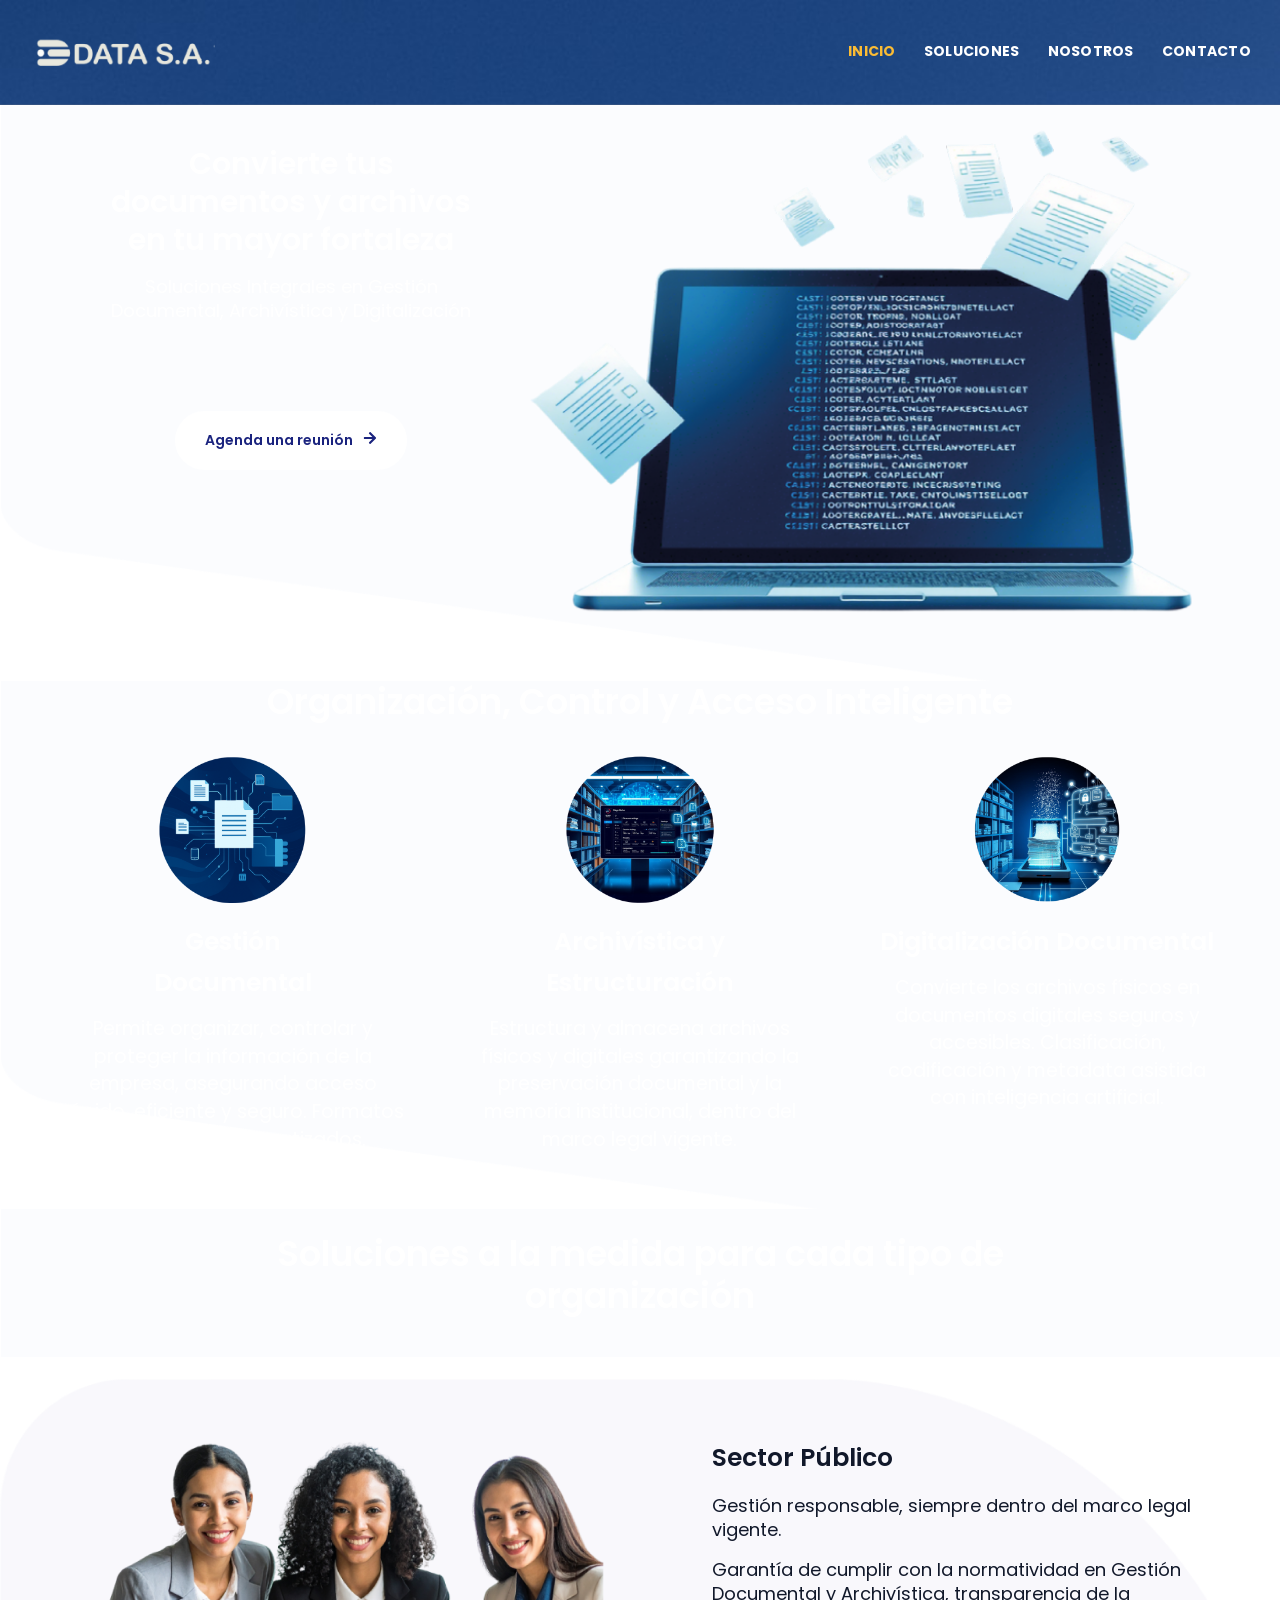
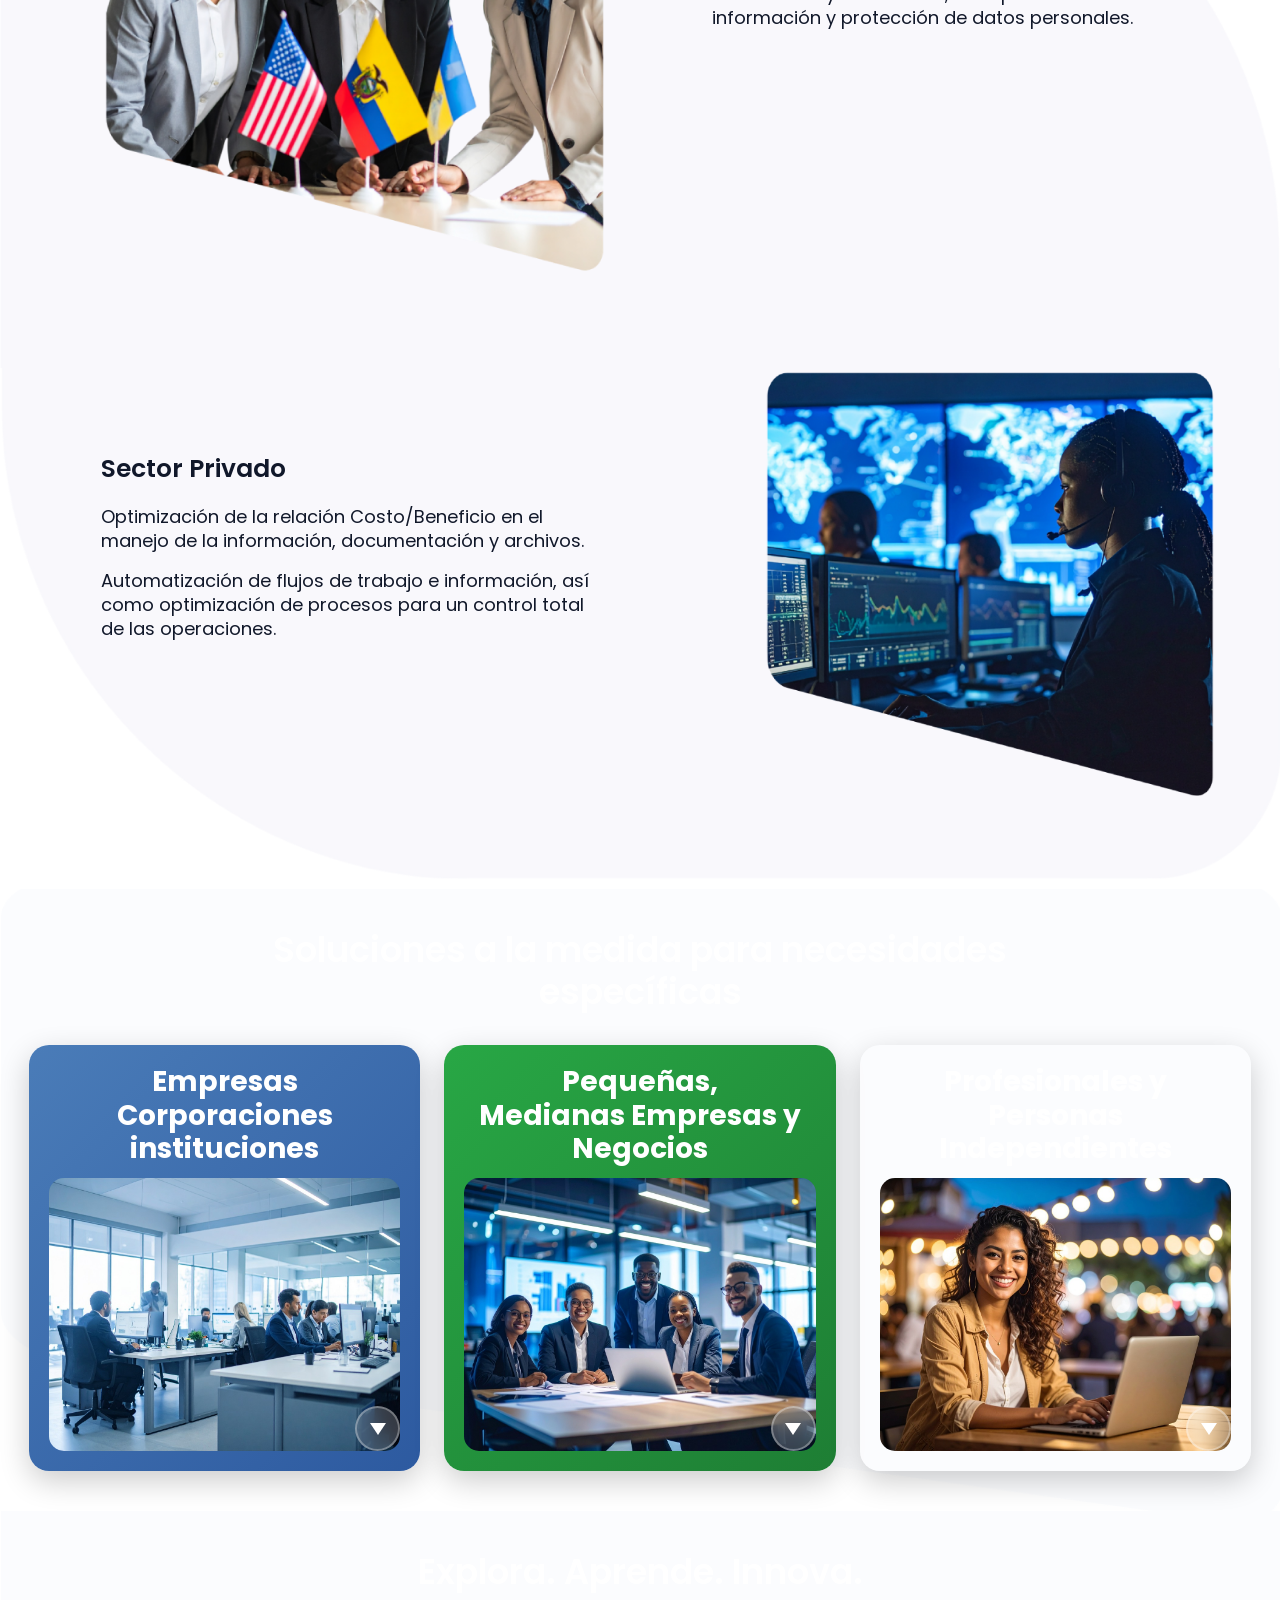
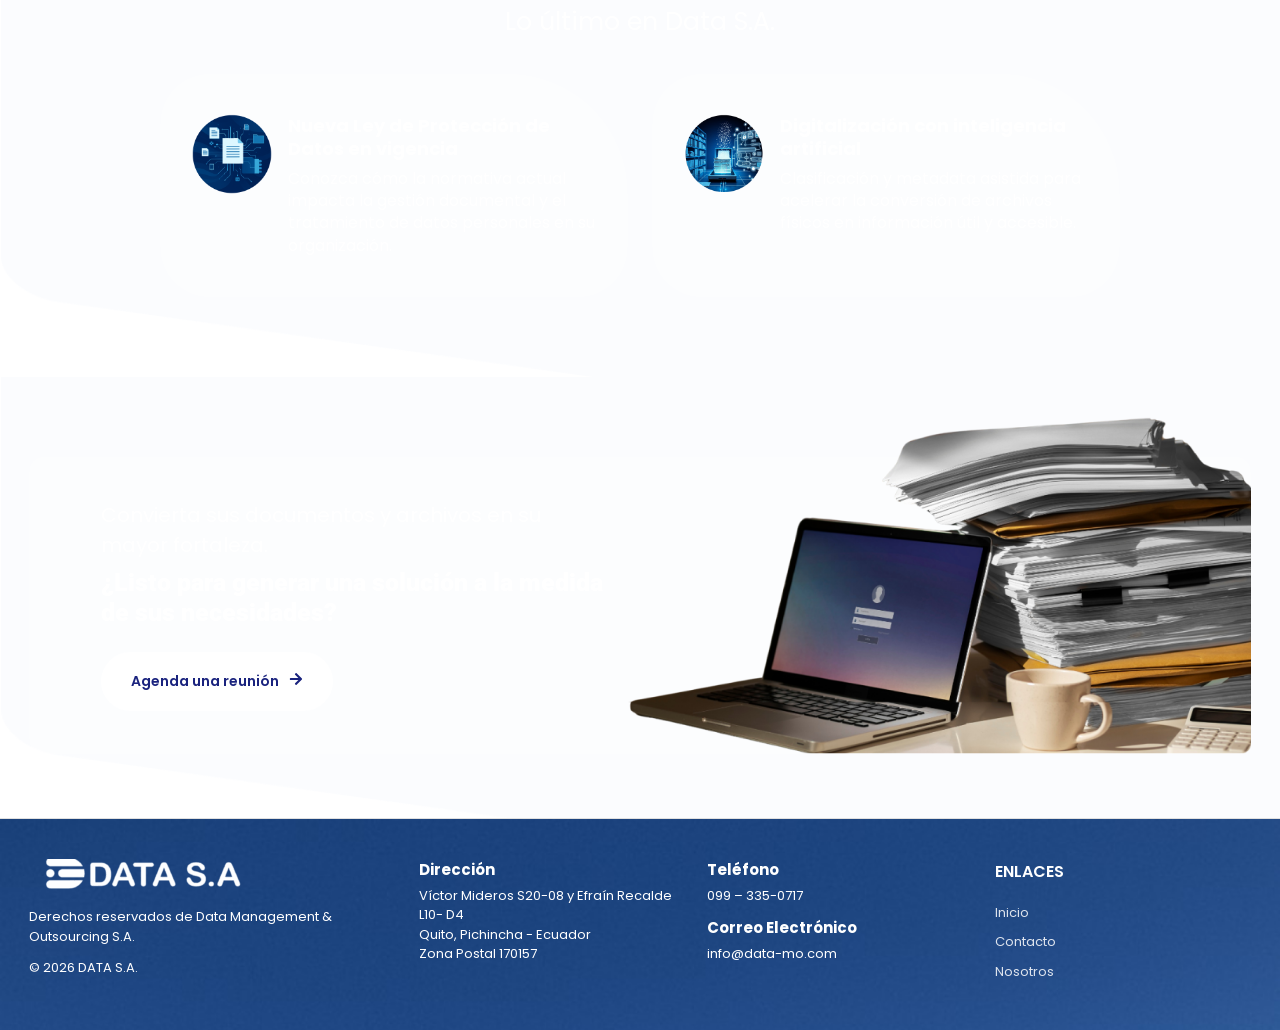
==== commit c14ca45f: "Closer match to datasaec.com layout, nav, cards and footer" ====
--- a/index.html
+++ b/index.html
@@ -8,8 +8,6 @@
   <link rel="stylesheet" href="css/site.css">
 </head>
 <body>
-  <div class="top-bar">Soluciones en gestión documental, archivística y digitalización</div>
-
   <header class="site-header">
     <div class="container header-inner">
       <a href="/" class="brand">
@@ -22,37 +20,45 @@
       </button>
       <nav id="site-nav" class="site-nav">
         <a href="/" aria-current="page">Inicio</a>
-        <a href="#servicios">Servicios</a>
+        <div class="nav-has-submenu">
+          <button type="button" aria-expanded="false">Soluciones</button>
+          <div class="nav-submenu">
+            <a href="https://datasaec.com/servicios/">Data Structure</a>
+            <a href="https://datasaec.com/datacad/">Data CAD</a>
+            <a href="https://datasaec.com/datacadcheck/">Data Check</a>
+            <a href="https://datasaec.com/datastore/">Data Store</a>
+            <a href="https://datasaec.com/datadigital/">Data Digital</a>
+            <a href="https://datasaec.com/datacloud/">Data Cloud</a>
+          </div>
+        </div>
+        <a href="https://datasaec.com/nosotros/">Nosotros</a>
         <a href="contacto.html">Contacto</a>
-        <a href="contacto.html#formulario" class="nav-cta">Agenda una reunión</a>
       </nav>
     </div>
   </header>
 
   <main>
-    <section class="hero section-bg-fondo1">
-      <div class="container hero-grid">
+    <section class="hero section-bg-fondo1 section-on-dark">
+      <div class="container-wide hero-grid">
         <div class="hero-content">
           <h1>Convierte tus documentos y archivos en tu mayor fortaleza</h1>
           <p class="hero-lead">Soluciones Integrales en Gestión Documental, Archivística y Digitalización</p>
-          <p style="text-align:center;margin-top:2rem;">
-            <a href="contacto.html#formulario" class="btn btn-primary">Agenda una reunión</a>
-          </p>
+          <div class="hero-cta">
+            <a href="contacto.html#formulario" class="btn btn-primary">
+              Agenda una reunión
+              <span class="btn-icon" aria-hidden="true">
+                <svg viewBox="0 0 448 512"><path d="M190.5 66.9l22.2-22.2c9.4-9.4 24.6-9.4 33.9 0L441 239c9.4 9.4 9.4 24.6 0 33.9L246.6 467.3c-9.4 9.4-24.6 9.4-33.9 0l-22.2-22.2c-9.5-9.5-9.3-25 .4-34.3L311.4 296H24c-13.3 0-24-10.7-24-24v-32c0-13.3 10.7-24 24-24h287.4L190.9 101.2c-9.8-9.3-10-24.8-.4-34.3z"/></svg>
+              </span>
+            </a>
+          </div>
         </div>
         <div class="hero-image-wrap">
-          <img
-            class="hero-image"
-            src="images/compu.png"
-            alt="Ilustración de gestión documental digital"
-            width="750"
-            height="522"
-            loading="eager"
-          >
-        </div>
-      </div>
-    </section>
-
-    <section id="servicios" class="section section-dark">
+          <img class="hero-image" src="images/compu.png" alt="Ilustración de gestión documental digital" width="750" height="522" loading="eager">
+        </div>
+      </div>
+    </section>
+
+    <section id="servicios" class="section section-bg-fondo1 section-on-dark section-tight-top">
       <div class="container">
         <div class="section-header">
           <h2>Organización, Control y Acceso Inteligente</h2>
@@ -60,7 +66,7 @@
         <div class="services-grid">
           <article class="service-card">
             <img src="images/gestion-documental.png" alt="" width="150" height="150">
-            <h3>Gestión Documental</h3>
+            <h3>Gestión<br>Documental</h3>
             <p>Permite organizar, controlar y proteger la información de la empresa, asegurando acceso rápido, eficiente y seguro. Formatos coherentes y normatizados.</p>
           </article>
           <article class="service-card">
@@ -71,72 +77,85 @@
           <article class="service-card">
             <img src="images/digitalizacion.png" alt="" width="150" height="150">
             <h3>Digitalización Documental</h3>
-            <p>Convierte los archivos físicos en documentos digitales seguros y accesibles.</p>
-          </article>
-        </div>
-        <p class="service-note">Clasificación, codificación y metadata asistida con inteligencia artificial.</p>
+            <p>Convierte los archivos físicos en documentos digitales seguros y accesibles. Clasificación, codificación y metadata asistida con inteligencia artificial.</p>
+          </article>
+        </div>
+      </div>
+    </section>
+
+    <section class="sectors-title section-bg-fondo1 section-on-dark">
+      <div class="container section-header">
+        <h2>Soluciones a la medida para cada tipo de organización</h2>
       </div>
     </section>
 
     <section class="section section-bg-fondo2">
-      <div class="container">
-        <div class="section-header section-dark">
-          <h2>Soluciones a la medida para cada tipo de organización</h2>
-        </div>
-        <div class="sectors-grid">
-          <article class="sector-block">
-            <img class="sector-image" src="images/sector-publico.png" alt="Sector público" width="650" height="568" loading="lazy">
-          </article>
-          <article class="sector-block section-light-text">
-            <h3>Sector Público</h3>
-            <p>Gestión responsable, siempre dentro del marco legal vigente.</p>
-            <p>Garantía de cumplir con la normatividad en Gestión Documental y Archivística, transparencia de la información y protección de datos personales.</p>
-          </article>
-        </div>
+      <div class="container-wide sectors-grid">
+        <article class="sector-block">
+          <img class="sector-image" src="images/sector-publico.png" alt="Sector público" width="650" height="568" loading="lazy">
+        </article>
+        <article class="sector-block section-on-light">
+          <h3>Sector Público</h3>
+          <p>Gestión responsable, siempre dentro del marco legal vigente.</p>
+          <p>Garantía de cumplir con la normatividad en Gestión Documental y Archivística, transparencia de la información y protección de datos personales.</p>
+        </article>
       </div>
     </section>
 
     <section class="section section-bg-fondo3">
-      <div class="container">
-        <div class="sectors-grid">
-          <article class="sector-block section-light-text">
-            <h3>Sector Privado</h3>
-            <p>Optimización de la relación Costo/Beneficio en el manejo de la información, documentación y archivos.</p>
-            <p>Automatización de flujos de trabajo e información, así como optimización de procesos para un control total de las operaciones.</p>
-          </article>
-          <article class="sector-block">
-            <img class="sector-image sector-image-offset" src="images/sector-privado.png" alt="Sector privado" width="650" height="613" loading="lazy">
-          </article>
-        </div>
-      </div>
-    </section>
-
-    <section class="section section-dark">
+      <div class="container-wide sectors-grid">
+        <article class="sector-block section-on-light">
+          <h3>Sector Privado</h3>
+          <p>Optimización de la relación Costo/Beneficio en el manejo de la información, documentación y archivos.</p>
+          <p>Automatización de flujos de trabajo e información, así como optimización de procesos para un control total de las operaciones.</p>
+        </article>
+        <article class="sector-block">
+          <img class="sector-image sector-image-offset" src="images/sector-privado.png" alt="Sector privado" width="650" height="613" loading="lazy">
+        </article>
+      </div>
+    </section>
+
+    <section class="section section-bg-fondo1 section-on-dark">
       <div class="container">
         <div class="section-header">
           <h2>Soluciones a la medida para necesidades específicas</h2>
         </div>
         <div class="audience-grid">
-          <article class="audience-card audience-card--blue">
-            <img src="images/corporacion.jpg" alt="Empresas y corporaciones" loading="lazy">
-            <h3>Empresas, Corporaciones e instituciones</h3>
-            <p>Organizaciones con grandes volúmenes de documentos necesitan sistemas robustos que brinden seguridad y confiabilidad, así como acceso controlado y oportuno a la información.</p>
-          </article>
-          <article class="audience-card audience-card--green">
-            <img src="images/pymes.jpg" alt="PYMES y negocios" loading="lazy">
-            <h3>Pequeñas, Medianas Empresas y Negocios</h3>
-            <p>Pequeñas Empresas y Negocios en crecimiento que requieren soluciones prácticas y fáciles de implementar para mantener sus memorias, información y documentos organizados y disponibles.</p>
-          </article>
-          <article class="audience-card audience-card--orange">
-            <img src="images/profesional.jpg" alt="Profesionales independientes" loading="lazy">
-            <h3>Profesionales y Personas Independientes</h3>
-            <p>Profesionales independientes y/o negocios personales que requieren organización y disponibilidad permanente de la información y documentos.</p>
-          </article>
-        </div>
-      </div>
-    </section>
-
-    <section class="section section-dark">
+          <article class="expandable-card expandable-card--blue" data-expandable>
+            <h2 class="card-title">Empresas<br>Corporaciones instituciones</h2>
+            <div class="expandable-text">
+              <p>Organizaciones con grandes volúmenes de documentos necesitan sistemas robustos que brinden seguridad y confiabilidad, así como acceso controlado y oportuno a la información.</p>
+            </div>
+            <div class="card-content">
+              <img src="images/corporacion.jpg" alt="Empresas y corporaciones" loading="lazy">
+            </div>
+            <button class="toggle-button" type="button" aria-label="Expandir información"></button>
+          </article>
+          <article class="expandable-card expandable-card--green" data-expandable>
+            <h2 class="card-title">Pequeñas,<br>Medianas Empresas y Negocios</h2>
+            <div class="expandable-text">
+              <p>Pequeñas Empresas y Negocios en crecimiento que requieren soluciones prácticas y fáciles de implementar para mantener sus memorias, información y documentos organizados y disponibles.</p>
+            </div>
+            <div class="card-content">
+              <img src="images/pymes.jpg" alt="PYMES y negocios" loading="lazy">
+            </div>
+            <button class="toggle-button" type="button" aria-label="Expandir información"></button>
+          </article>
+          <article class="expandable-card expandable-card--glass" data-expandable>
+            <h2 class="card-title">Profesionales y Personas<br>Independientes</h2>
+            <div class="expandable-text">
+              <p>Profesionales independientes y/o negocios personales que requieren organización y disponibilidad permanente de la información y documentos.</p>
+            </div>
+            <div class="card-content">
+              <img src="images/profesional.jpg" alt="Profesionales independientes" loading="lazy">
+            </div>
+            <button class="toggle-button" type="button" aria-label="Expandir información"></button>
+          </article>
+        </div>
+      </div>
+    </section>
+
+    <section class="section section-bg-fondo1 section-on-dark">
       <div class="container">
         <div class="section-header">
           <h2>Explora. Aprende. Innova.</h2>
@@ -161,45 +180,48 @@
       </div>
     </section>
 
-    <section class="cta-section section-dark">
+    <section class="cta-section section-bg-fondo1 section-on-dark">
       <div class="container cta-panel">
         <div class="cta-content">
           <h2>Convierta sus documentos y archivos en su mayor fortaleza.</h2>
           <p class="cta-sub">¿Listo para generar una solución a la medida de sus necesidades?</p>
-          <a href="contacto.html#formulario" class="btn btn-primary">Agenda una reunión</a>
+          <a href="contacto.html#formulario" class="btn btn-primary">
+            Agenda una reunión
+            <span class="btn-icon" aria-hidden="true">
+              <svg viewBox="0 0 448 512"><path d="M190.5 66.9l22.2-22.2c9.4-9.4 24.6-9.4 33.9 0L441 239c9.4 9.4 9.4 24.6 0 33.9L246.6 467.3c-9.4 9.4-24.6 9.4-33.9 0l-22.2-22.2c-9.5-9.5-9.3-25 .4-34.3L311.4 296H24c-13.3 0-24-10.7-24-24v-32c0-13.3 10.7-24 24-24h287.4L190.9 101.2c-9.8-9.3-10-24.8-.4-34.3z"/></svg>
+            </span>
+          </a>
         </div>
         <div class="cta-image-wrap">
-          <img
-            src="images/cta-footer.png"
-            alt="Equipo DATA S.A."
-            width="800"
-            height="441"
-            loading="lazy"
-          >
+          <img src="images/cta-footer.png" alt="Equipo DATA S.A." width="800" height="441" loading="lazy">
         </div>
       </div>
     </section>
   </main>
 
   <footer class="site-footer section-bg-footer">
-    <div class="container footer-inner">
-      <p>&copy; <span id="year"></span> DATA S.A. Todos los derechos reservados.</p>
-      <div class="footer-links">
+    <div class="container footer-grid">
+      <div class="footer-brand">
+        <img src="images/footer-logo.png" alt="DATA S.A." width="220" height="32">
+        <p>Derechos reservados de Data Management &amp; Outsourcing S.A.</p>
+        <p>&copy; <span id="year"></span> DATA S.A.</p>
+      </div>
+      <div class="footer-contact">
+        <p><strong>Dirección</strong>Víctor Mideros S20-08 y Efraín Recalde L10- D4<br>Quito, Pichincha - Ecuador<br>Zona Postal 170157</p>
+      </div>
+      <div class="footer-contact">
+        <p><strong>Teléfono</strong>099 – 335-0717</p>
+        <p><strong>Correo Electrónico</strong><a href="mailto:info@data-mo.com">info@data-mo.com</a></p>
+      </div>
+      <div class="footer-links-col">
+        <h4>Enlaces</h4>
         <a href="/">Inicio</a>
         <a href="contacto.html">Contacto</a>
+        <a href="https://datasaec.com/nosotros/">Nosotros</a>
       </div>
     </div>
   </footer>
 
-  <script>
-    document.getElementById('year').textContent = new Date().getFullYear();
-
-    const toggle = document.querySelector('.menu-toggle');
-    const nav = document.getElementById('site-nav');
-    toggle.addEventListener('click', () => {
-      const open = nav.classList.toggle('is-open');
-      toggle.setAttribute('aria-expanded', open);
-    });
-  </script>
+  <script src="js/site.js"></script>
 </body>
 </html>
--- a/css/site.css
+++ b/css/site.css
@@ -1,10 +1,8 @@
-@import url("https://fonts.googleapis.com/css2?family=Poppins:wght@400;500;600;700&display=swap");
+@import url("https://fonts.googleapis.com/css2?family=Poppins:wght@400;500;600;700&family=Roboto:wght@400;900&display=swap");
 
 :root {
-  --color-primary: rgb(241, 153, 96);
-  --color-primary-hex: #f19960;
+  --color-primary: #f19960;
   --color-accent: #fbbc34;
-  --color-topbar: #82b735;
   --color-blue-dark: #1a237e;
   --color-navy: #11182a;
   --color-text: #767676;
@@ -50,27 +48,21 @@
   margin-inline: auto;
 }
 
-/* Top bar */
-.top-bar {
-  background: var(--color-topbar);
-  color: var(--color-white);
-  font-size: 13px;
-  text-align: center;
-  padding: 0.45rem 1rem;
+.container-wide {
+  width: min(100% - 1rem, var(--max-width));
+  margin-inline: auto;
 }
 
 /* Header */
 .site-header {
-  position: sticky;
-  top: 0;
-  z-index: 100;
+  position: relative;
+  z-index: 20;
   background-color: var(--color-bg-light);
   background-image: url("../images/hero-background.jpg");
   background-position: center top;
   background-repeat: no-repeat;
   background-size: cover;
   border-bottom: 1px solid rgba(129, 129, 129, 0.2);
-  box-shadow: 0 2px 10px rgba(0, 0, 0, 0.08);
 }
 
 .header-inner {
@@ -89,33 +81,63 @@
 .site-nav {
   display: flex;
   align-items: center;
-  gap: 2rem;
-}
-
-.site-nav a {
+  gap: 1.75rem;
+}
+
+.site-nav > a,
+.nav-has-submenu > button {
   font-size: 14px;
   font-weight: 700;
   text-transform: uppercase;
   color: var(--color-white);
   letter-spacing: 0.02em;
-}
-
-.site-nav a:hover,
-.site-nav a[aria-current="page"] {
+  background: none;
+  border: none;
+  cursor: pointer;
+  font-family: inherit;
+  padding: 0;
+}
+
+.site-nav > a:hover,
+.site-nav > a[aria-current="page"],
+.nav-has-submenu > button:hover {
   color: var(--color-accent);
 }
 
-.nav-cta {
-  padding: 0.55rem 1.1rem;
-  background: var(--color-white);
-  color: var(--color-blue-dark) !important;
-  text-transform: none !important;
-  font-weight: 600 !important;
-}
-
-.nav-cta:hover {
-  background: rgba(255, 255, 255, 0.9);
-  color: var(--color-blue-dark) !important;
+.nav-has-submenu {
+  position: relative;
+}
+
+.nav-submenu {
+  display: none;
+  position: absolute;
+  top: calc(100% + 0.75rem);
+  left: 0;
+  min-width: 220px;
+  padding: 0.75rem 0;
+  background: #1f1f1f;
+  border-radius: 4px;
+  box-shadow: 0 8px 24px rgba(0, 0, 0, 0.25);
+  z-index: 30;
+}
+
+.nav-has-submenu.is-open .nav-submenu,
+.nav-has-submenu:hover .nav-submenu {
+  display: block;
+}
+
+.nav-submenu a {
+  display: block;
+  padding: 0.55rem 1.25rem;
+  font-size: 13px;
+  font-weight: 500;
+  text-transform: none;
+  color: var(--color-white);
+}
+
+.nav-submenu a:hover {
+  background: rgba(255, 255, 255, 0.08);
+  color: var(--color-accent);
 }
 
 .menu-toggle {
@@ -132,19 +154,24 @@
   height: 28px;
 }
 
-/* Buttons — match datasaec.com (white on dark sections) */
+/* Buttons */
 .btn {
   display: inline-flex;
   align-items: center;
   justify-content: center;
-  padding: 0.85rem 1.75rem;
+  gap: 0.65rem;
+  padding: 1rem 1.75rem;
   border: 2px solid var(--color-white);
-  border-radius: 0;
+  border-radius: 999px;
   font-family: inherit;
   font-size: 14px;
   font-weight: 600;
   cursor: pointer;
-  transition: background 0.2s, color 0.2s;
+  transition: background 0.2s, color 0.2s, transform 0.15s;
+}
+
+.btn:hover {
+  transform: translateY(-1px);
 }
 
 .btn-primary {
@@ -154,15 +181,21 @@
 
 .btn-primary:hover {
   background: rgba(255, 255, 255, 0.92);
-  color: var(--color-navy);
-}
-
-/* Background utilities */
+}
+
+.btn-icon svg {
+  width: 14px;
+  height: 14px;
+  fill: currentColor;
+}
+
+/* Backgrounds */
 .section-bg-fondo1 {
   background-image: url("../images/fondo1.png");
   background-position: center center;
   background-repeat: no-repeat;
   background-size: cover;
+  color: var(--color-white);
 }
 
 .section-bg-fondo2 {
@@ -185,21 +218,27 @@
   background-position: center top;
   background-repeat: no-repeat;
   background-size: cover;
-}
-
-.section-dark {
-  color: var(--color-white);
-  background-color: var(--color-navy);
-}
-
-.section-dark h2,
-.section-dark h3 {
-  color: var(--color-white);
+  color: var(--color-white);
+}
+
+.section-on-dark {
+  color: var(--color-white);
+}
+
+.section-on-dark h2,
+.section-on-dark h3 {
+  color: var(--color-white);
+}
+
+.section-on-light h2,
+.section-on-light h3,
+.section-on-light p {
+  color: var(--color-navy);
 }
 
 /* Hero */
 .hero {
-  padding: 2.5rem 0 0;
+  padding: 0 0 2.5rem;
 }
 
 .hero-grid {
@@ -210,7 +249,7 @@
 }
 
 .hero-content {
-  padding: 2.5rem 0 3rem 4.5rem;
+  padding: 2.5rem 0 0 4.5rem;
 }
 
 .hero h1 {
@@ -218,20 +257,19 @@
   font-size: clamp(1.6rem, 3vw, 30px);
   font-weight: 600;
   line-height: 1.27;
-  color: var(--color-white);
   text-align: center;
 }
 
 .hero-lead {
-  margin: 0 0 2rem;
+  margin: 0 0 1.5rem;
   font-size: 18px;
   line-height: 1.33;
-  color: var(--color-white);
   text-align: center;
 }
 
-.hero-image-wrap {
-  padding: 0;
+.hero-cta {
+  text-align: center;
+  margin-top: 5.5rem;
 }
 
 .hero-image {
@@ -240,39 +278,38 @@
 
 /* Sections */
 .section {
-  padding: 3rem 0;
+  padding: 2.5rem 0;
+}
+
+.section-tight-top {
+  padding-top: 0;
 }
 
 .section-header {
   text-align: center;
   max-width: 900px;
-  margin: 0 auto 2.5rem;
+  margin: 0 auto 2rem;
 }
 
 .section-header h2 {
-  margin: 0 0 0.75rem;
+  margin: 0;
   font-size: clamp(1.5rem, 3vw, 35px);
   font-weight: 600;
   line-height: 1.2;
 }
 
 .section-header p {
-  margin: 0;
-  font-size: 18px;
-}
-
-.section-light-text h2,
-.section-light-text h3,
-.section-light-text p {
-  color: var(--color-navy);
-}
-
-/* Service info boxes */
+  margin: 0.5rem 0 0;
+  font-size: 25px;
+  font-weight: 400;
+}
+
+/* Services */
 .services-grid {
   display: grid;
   grid-template-columns: repeat(3, 1fr);
-  gap: 1rem;
-  margin-bottom: 2rem;
+  gap: 0;
+  margin-bottom: 1rem;
 }
 
 .service-card {
@@ -291,24 +328,19 @@
   margin: 0 0 0.75rem;
   font-size: 25px;
   font-weight: 600;
-  color: var(--color-white);
 }
 
 .service-card p {
   margin: 0;
   font-size: 19px;
   line-height: 1.45;
-  color: var(--color-white);
-}
-
-.service-note {
-  margin-top: 1rem;
-  text-align: center;
-  font-size: 18px;
-  color: var(--color-white);
 }
 
 /* Sectors */
+.sectors-title {
+  padding: 1.5rem 0 0.5rem;
+}
+
 .sectors-grid {
   display: grid;
   grid-template-columns: 1fr 1fr;
@@ -317,28 +349,22 @@
 }
 
 .sector-block {
-  padding: 2rem 2rem 3rem 4.5rem;
+  padding: 2.5rem 2rem 3rem 4.5rem;
 }
 
 .sector-block h3 {
   margin: 0 0 1rem;
   font-size: 25px;
   font-weight: 600;
-  color: var(--color-navy);
 }
 
 .sector-block p {
   margin: 0 0 1rem;
   font-size: 18px;
   line-height: 1.33;
-  color: var(--color-navy);
 }
 
 .sector-block p:last-child {
-  margin-bottom: 0;
-}
-
-.sector-image {
   margin-bottom: 0;
 }
 
@@ -347,53 +373,120 @@
   padding-left: 3rem;
 }
 
-/* Audience gradient cards */
+/* Expandable audience cards */
 .audience-grid {
   display: grid;
   grid-template-columns: repeat(3, 1fr);
   gap: 1.5rem;
-}
-
-.audience-card {
+  align-items: start;
+}
+
+.expandable-card {
+  max-width: 400px;
+  margin: 0 auto;
   border-radius: 20px;
   padding: 20px;
   color: var(--color-white);
+  position: relative;
+  overflow: hidden;
+  transition: transform 0.3s ease, box-shadow 0.3s ease;
   box-shadow: 0 10px 30px rgba(0, 0, 0, 0.2);
-  overflow: hidden;
-}
-
-.audience-card--blue {
+}
+
+.expandable-card:hover {
+  transform: translateY(-5px);
+  box-shadow: 0 15px 40px rgba(0, 0, 0, 0.3);
+}
+
+.expandable-card--blue {
   background: linear-gradient(135deg, #4a7cb8 0%, #2d5aa0 100%);
 }
 
-.audience-card--green {
+.expandable-card--green {
   background: linear-gradient(135deg, #28a745 0%, #1e7e34 100%);
 }
 
-.audience-card--orange {
-  background: linear-gradient(135deg, #f19960 0%, #d97840 100%);
-}
-
-.audience-card img {
-  width: 100%;
-  border-radius: 15px;
-  margin-bottom: 1rem;
-}
-
-.audience-card h3 {
+.expandable-card--glass {
+  background: rgba(255, 255, 255, 0.2);
+}
+
+.expandable-card .card-title {
   margin: 0 0 0.75rem;
-  font-size: 22px;
+  font-size: 28px;
   font-weight: 700;
   line-height: 1.2;
   text-align: center;
-  color: var(--color-white);
-}
-
-.audience-card p {
+}
+
+.expandable-text {
+  max-height: 0;
+  overflow: hidden;
+  opacity: 0;
+  padding: 0;
+  transition: max-height 0.4s ease, opacity 0.3s ease, padding 0.3s ease;
+}
+
+.expandable-text.expanded {
+  max-height: 220px;
+  opacity: 1;
+  padding: 10px 0 20px;
+}
+
+.expandable-text p {
   margin: 0;
   font-size: 16px;
   line-height: 1.6;
   color: rgba(255, 255, 255, 0.95);
+}
+
+.expandable-card .card-content img {
+  width: 100%;
+  border-radius: 15px;
+}
+
+.toggle-button {
+  position: absolute;
+  bottom: 20px;
+  right: 20px;
+  width: 45px;
+  height: 45px;
+  background: rgba(255, 255, 255, 0.2);
+  border: 2px solid rgba(255, 255, 255, 0.3);
+  border-radius: 50%;
+  cursor: pointer;
+  backdrop-filter: blur(10px);
+}
+
+.toggle-button::before {
+  content: "";
+  display: block;
+  width: 0;
+  height: 0;
+  margin: 0 auto;
+  border-left: 8px solid transparent;
+  border-right: 8px solid transparent;
+  border-top: 12px solid white;
+  transition: transform 0.3s ease;
+}
+
+.toggle-button.expanded::before {
+  transform: rotate(180deg);
+}
+
+.ripple {
+  position: absolute;
+  border-radius: 50%;
+  background: rgba(255, 255, 255, 0.3);
+  transform: scale(0);
+  animation: ripple-animation 0.6s linear;
+  pointer-events: none;
+}
+
+@keyframes ripple-animation {
+  to {
+    transform: scale(4);
+    opacity: 0;
+  }
 }
 
 /* News */
@@ -402,7 +495,7 @@
   grid-template-columns: repeat(2, 1fr);
   gap: 1.5rem;
   max-width: 960px;
-  margin: 0 auto;
+  margin: 0 auto 2.5rem;
 }
 
 .news-card {
@@ -424,17 +517,15 @@
   margin: 0 0 0.5rem;
   font-size: 18px;
   line-height: 1.28;
-  color: var(--color-white);
 }
 
 .news-card p {
   margin: 0;
   font-size: 16px;
   line-height: 1.38;
-  color: var(--color-white);
-}
-
-/* Closing CTA */
+}
+
+/* CTA */
 .cta-section {
   padding: 5rem 0 4rem;
 }
@@ -446,7 +537,7 @@
   align-items: center;
   background: rgba(255, 255, 255, 0.2);
   border-radius: 15px;
-  overflow: hidden;
+  overflow: visible;
 }
 
 .cta-content {
@@ -458,7 +549,6 @@
   font-size: 20px;
   font-weight: 400;
   line-height: 1.5;
-  color: var(--color-white);
 }
 
 .cta-content .cta-sub {
@@ -467,7 +557,6 @@
   font-size: 25px;
   font-weight: 900;
   line-height: 1.2;
-  color: var(--color-white);
 }
 
 .cta-image-wrap {
@@ -477,32 +566,53 @@
 
 /* Footer */
 .site-footer {
-  padding: 2rem 0;
+  padding: 2.5rem 0;
   border-top: 1px solid rgba(129, 129, 129, 0.2);
+}
+
+.footer-grid {
+  display: grid;
+  grid-template-columns: 1.4fr 1fr 1fr 1fr;
+  gap: 2rem;
+}
+
+.footer-brand img {
+  height: 32px;
+  width: auto;
+  margin-bottom: 1rem;
+}
+
+.footer-brand p,
+.footer-contact p {
+  margin: 0 0 0.75rem;
   font-size: 13px;
-  color: var(--color-text);
-}
-
-.footer-inner {
-  display: flex;
-  flex-wrap: wrap;
-  justify-content: space-between;
-  align-items: center;
-  gap: 1rem;
-}
-
-.footer-links {
-  display: flex;
-  gap: 1.5rem;
-}
-
-.footer-links a {
-  color: var(--color-title);
-  font-weight: 500;
-}
-
-.footer-links a:hover {
-  color: var(--color-primary-hex);
+  line-height: 1.5;
+  color: var(--color-white);
+}
+
+.footer-contact strong {
+  display: block;
+  font-size: 15px;
+  margin-bottom: 0.25rem;
+}
+
+.footer-links-col h4 {
+  margin: 0 0 1rem;
+  font-size: 16px;
+  font-weight: 600;
+  text-transform: uppercase;
+  color: var(--color-white);
+}
+
+.footer-links-col a {
+  display: block;
+  margin-bottom: 0.5rem;
+  font-size: 13px;
+  color: rgba(255, 255, 255, 0.85);
+}
+
+.footer-links-col a:hover {
+  color: var(--color-accent);
 }
 
 /* Contact page */
@@ -513,19 +623,18 @@
   background-position: center top;
   background-size: cover;
   text-align: center;
+  color: var(--color-white);
 }
 
 .page-hero h1 {
   margin: 0 0 0.5rem;
   font-size: 30px;
   font-weight: 600;
-  color: var(--color-white);
 }
 
 .page-hero p {
   margin: 0;
   font-size: 18px;
-  color: var(--color-white);
 }
 
 .contact-content {
@@ -544,16 +653,19 @@
 @media (max-width: 1024px) {
   .hero-grid,
   .sectors-grid,
-  .cta-panel {
+  .cta-panel,
+  .footer-grid {
     grid-template-columns: 1fr;
   }
 
-  .hero-content {
-    padding: 2rem 1.5rem;
-  }
-
-  .sector-block {
+  .hero-content,
+  .sector-block,
+  .cta-content {
     padding: 1.5rem;
+  }
+
+  .hero-cta {
+    margin-top: 1.5rem;
   }
 
   .sector-image-offset {
@@ -562,16 +674,9 @@
   }
 
   .services-grid,
-  .audience-grid {
-    grid-template-columns: 1fr;
-  }
-
+  .audience-grid,
   .news-grid {
     grid-template-columns: 1fr;
-  }
-
-  .cta-content {
-    padding: 2rem 1.5rem;
   }
 
   .cta-image-wrap {
@@ -596,22 +701,28 @@
     gap: 0;
     padding: 1rem;
     background: rgba(17, 24, 42, 0.97);
-    border-bottom: 1px solid rgba(255, 255, 255, 0.1);
   }
 
   .site-nav.is-open {
     display: flex;
   }
 
-  .site-nav a {
+  .site-nav > a,
+  .nav-has-submenu > button {
     padding: 0.75rem 0;
     border-bottom: 1px solid rgba(255, 255, 255, 0.1);
-  }
-
-  .site-nav a:last-child {
-    border-bottom: none;
-    margin-top: 0.5rem;
-    text-align: center;
+    text-align: left;
+  }
+
+  .nav-submenu {
+    position: static;
+    box-shadow: none;
+    background: transparent;
+    padding: 0 0 0.5rem 1rem;
+  }
+
+  .nav-has-submenu.is-open .nav-submenu {
+    display: block;
   }
 
   .header-inner {
